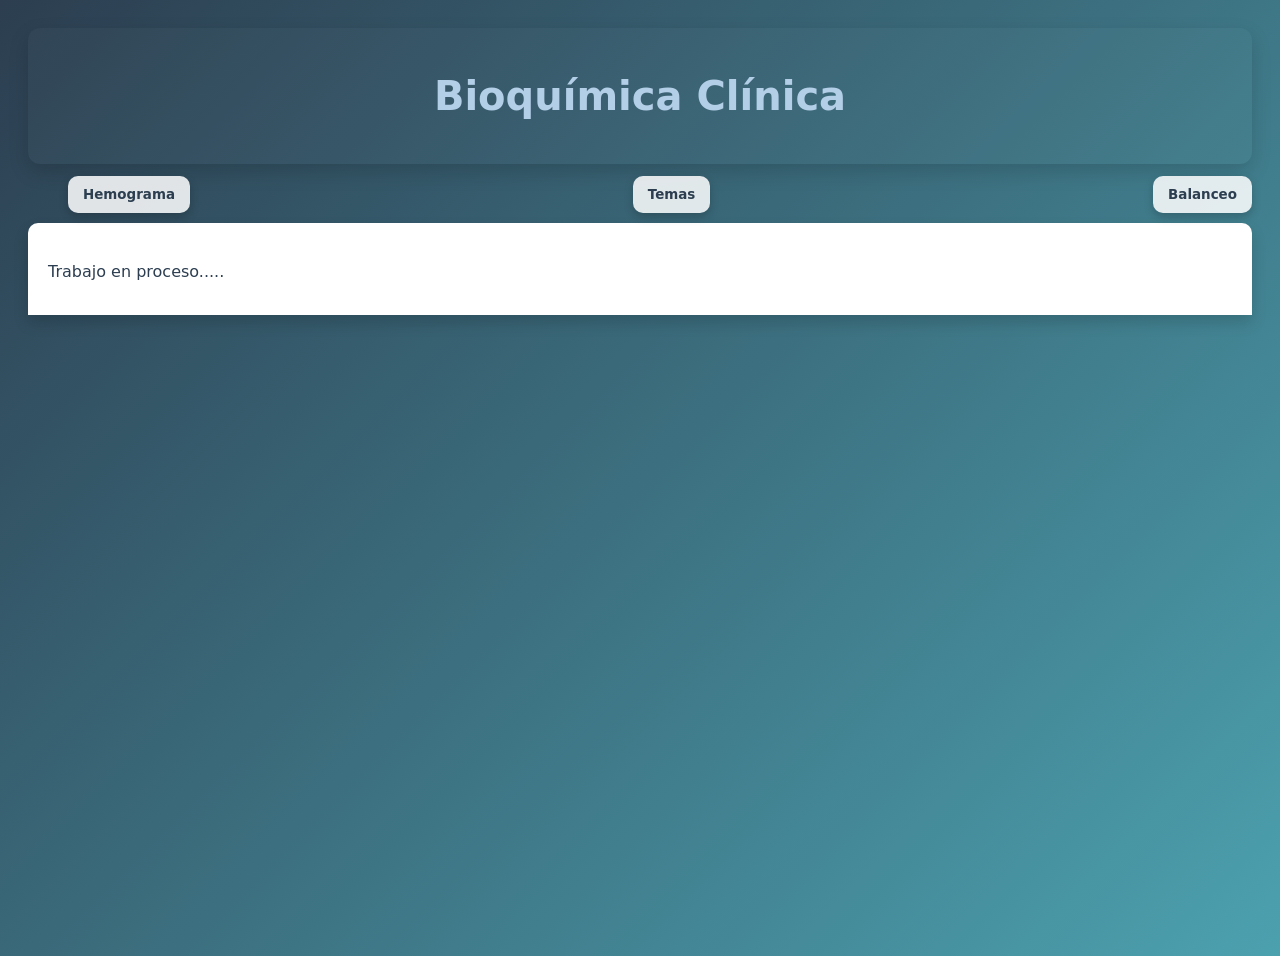
==== index.html @ 335b0613 "Add files via upload" ====
<!DOCTYPE html>
<html lang="es">
<head>
    <meta charset="UTF-8">
    <meta name="viewport" content="width=device-width, initial-scale=1.0">
    <title>Química General</title>
    <link rel="stylesheet" href="css/estilo.css">
</head>
<body>
    <header><h1>Bioquímica Clínica</h1></header>
    <nav>
        <ul>
            <li><a href="plantilla.html">Hemograma</a></li>
            <li><a href="#">Temas</a></li>
            <li><a href="Balanceo-al-tanteo.html">Balanceo</a></li>
        </ul>
    </nav>
    <main>
        <div class="intro">
        <h1></h1>
        <p>Trabajo en proceso.....</p>
        </div>
    </main>

</body>
</html>
---- css/estilo.css ----
body {
    font-family: 'Segoe UI', system-ui, -apple-system, san-serif;
    min-height: 100vh;
    background: linear-gradient(135deg, #2c3e50, #4ca1af);
    color:#2c3e50;
    align-items: center;
    padding: 20px;
}

header {
    background: rgba(255, 255, 255, 0.021);
    padding: 18px 20px;
    border-radius: 12px;
    box-shadow: 0 8px 20px rgba(0, 0, 0, 0.15);
    margin-bottom: 20px;
    text-align: center;
}

header h1{
    font-size: 2.5rem;
    color: #b3cee7;
}


nav ul {
    list-style: none;
    margin-bottom: 20px;
    display: flex;
    justify-content: space-between;
}

nav a {
    text-decoration: none;
    background-color: rgba(255, 255, 255, 0.85);
    color: #2c3e50;
    padding: 11px 15px;
    border-radius: 10px;
    font-size: 0.84rem;
    font-weight: 700;
    transition: all 0.3 ease;
    box-shadow: 0 4px 10px rgba(0, 0, 0, 0.2);
}

nav a:hover {
    background-color: black;
    color: #ffffff;
    box-shadow: 0 6px 14px rgba(0, 0, 0, 0.15);
}

.intro {
    background-color: #ffffff;
    padding: 18px 20px;
    border-radius: 10px 10px 0px 0px;
    box-shadow: 0 8px 15px rgba(0, 0, 0, 0.15);
    text-align: justify;
}

.intro h1 {
    text-align: center;
}
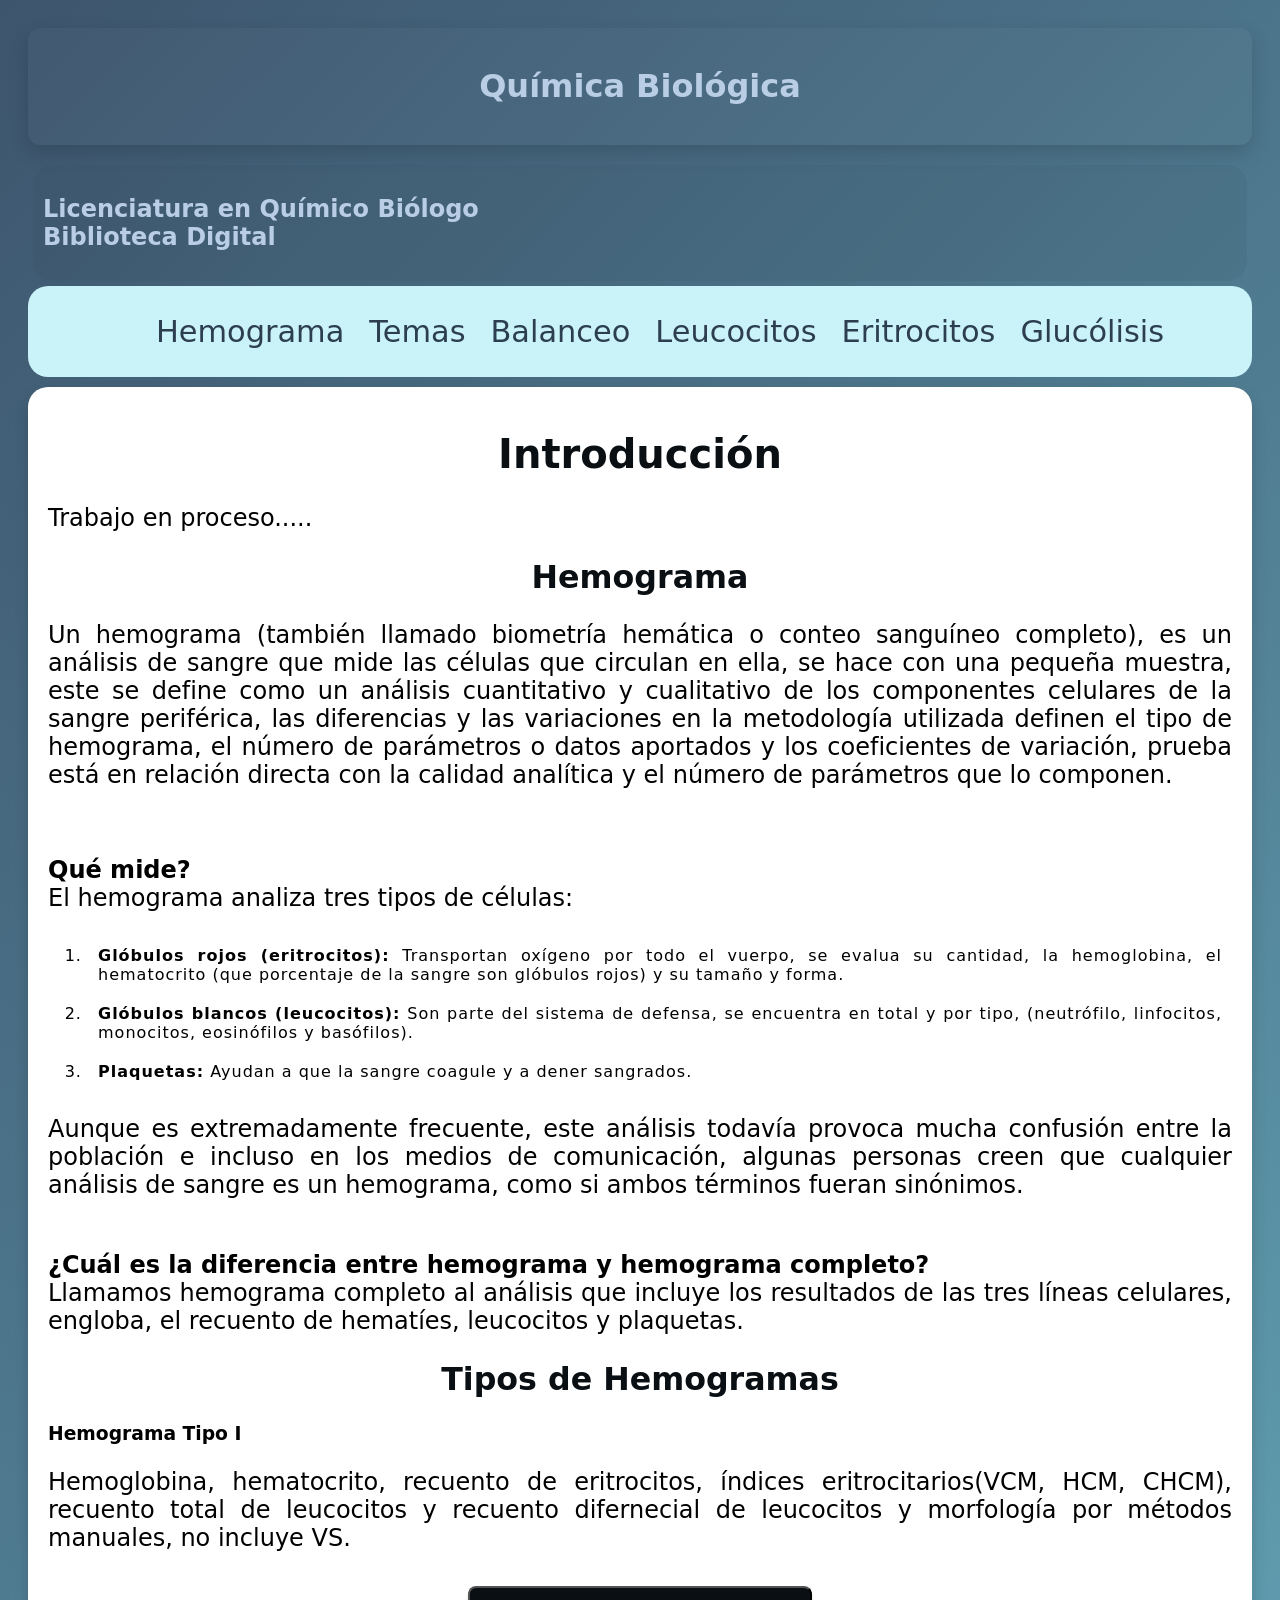
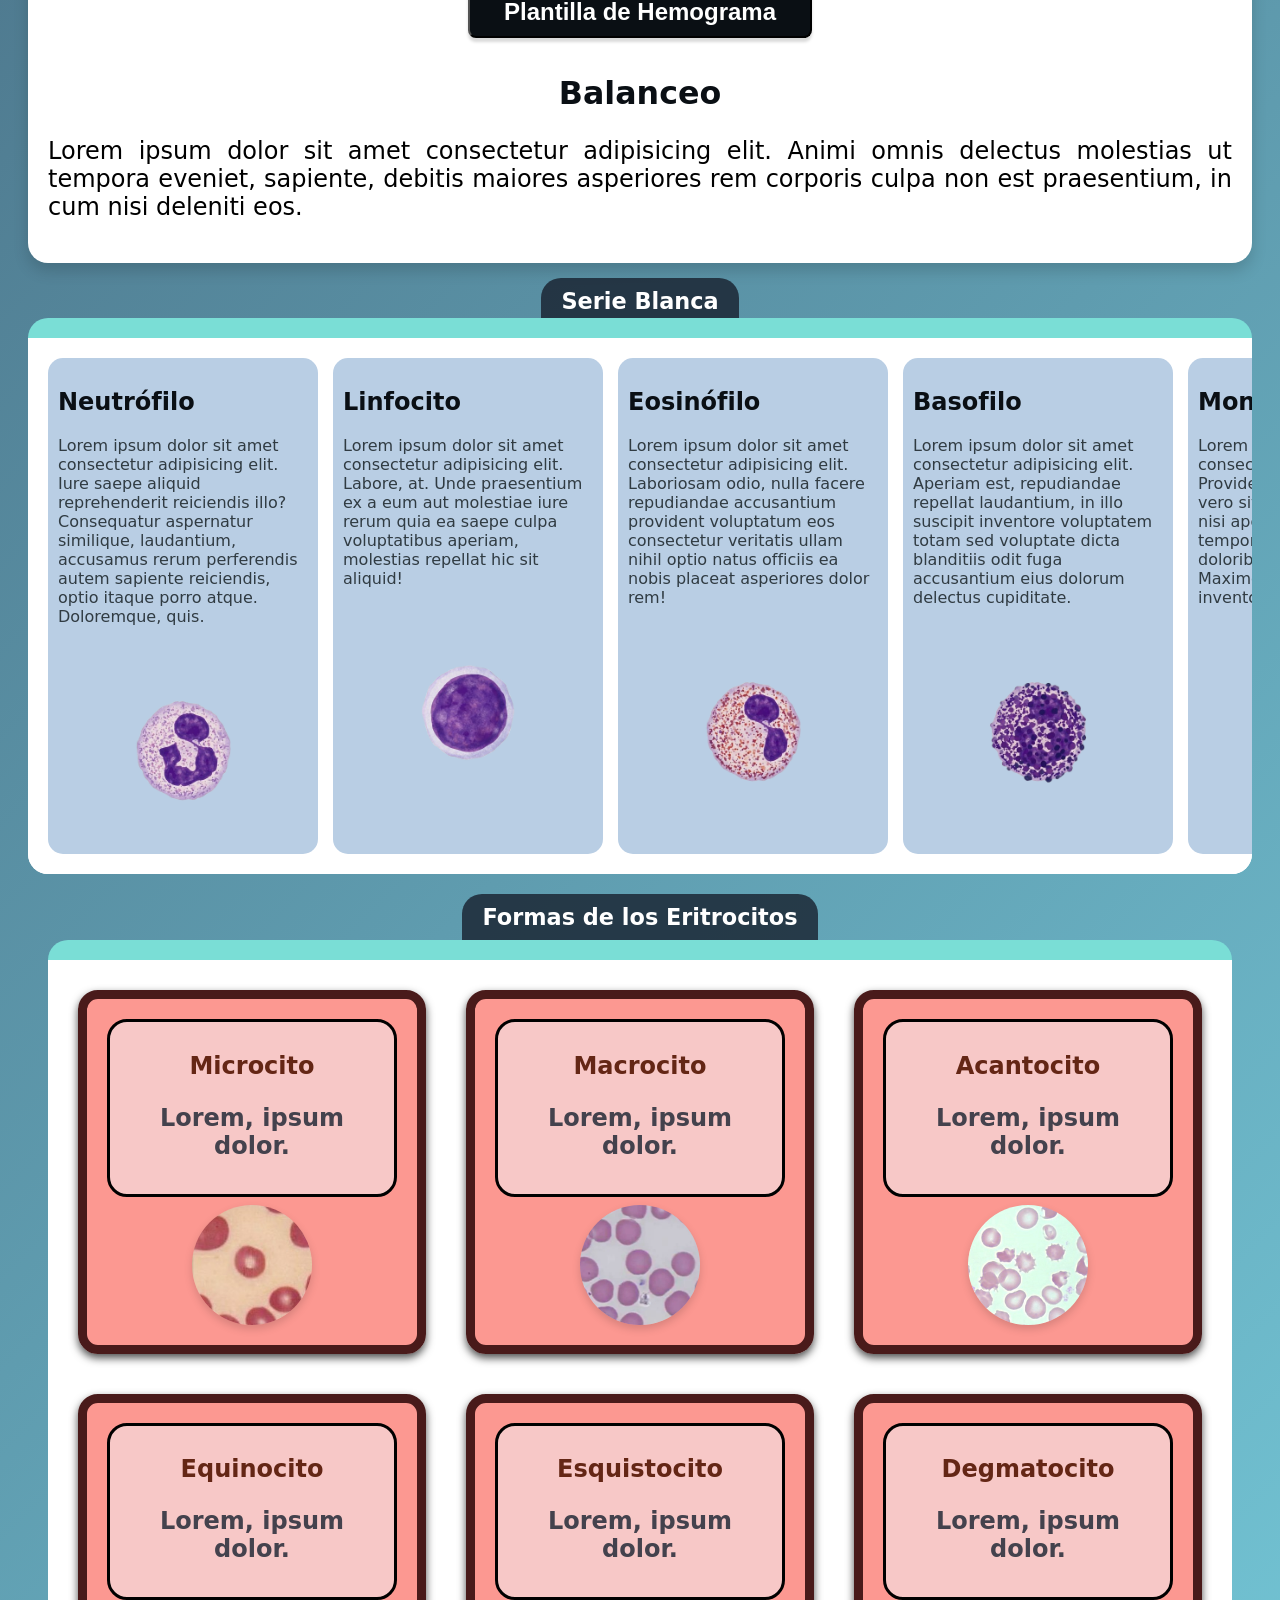
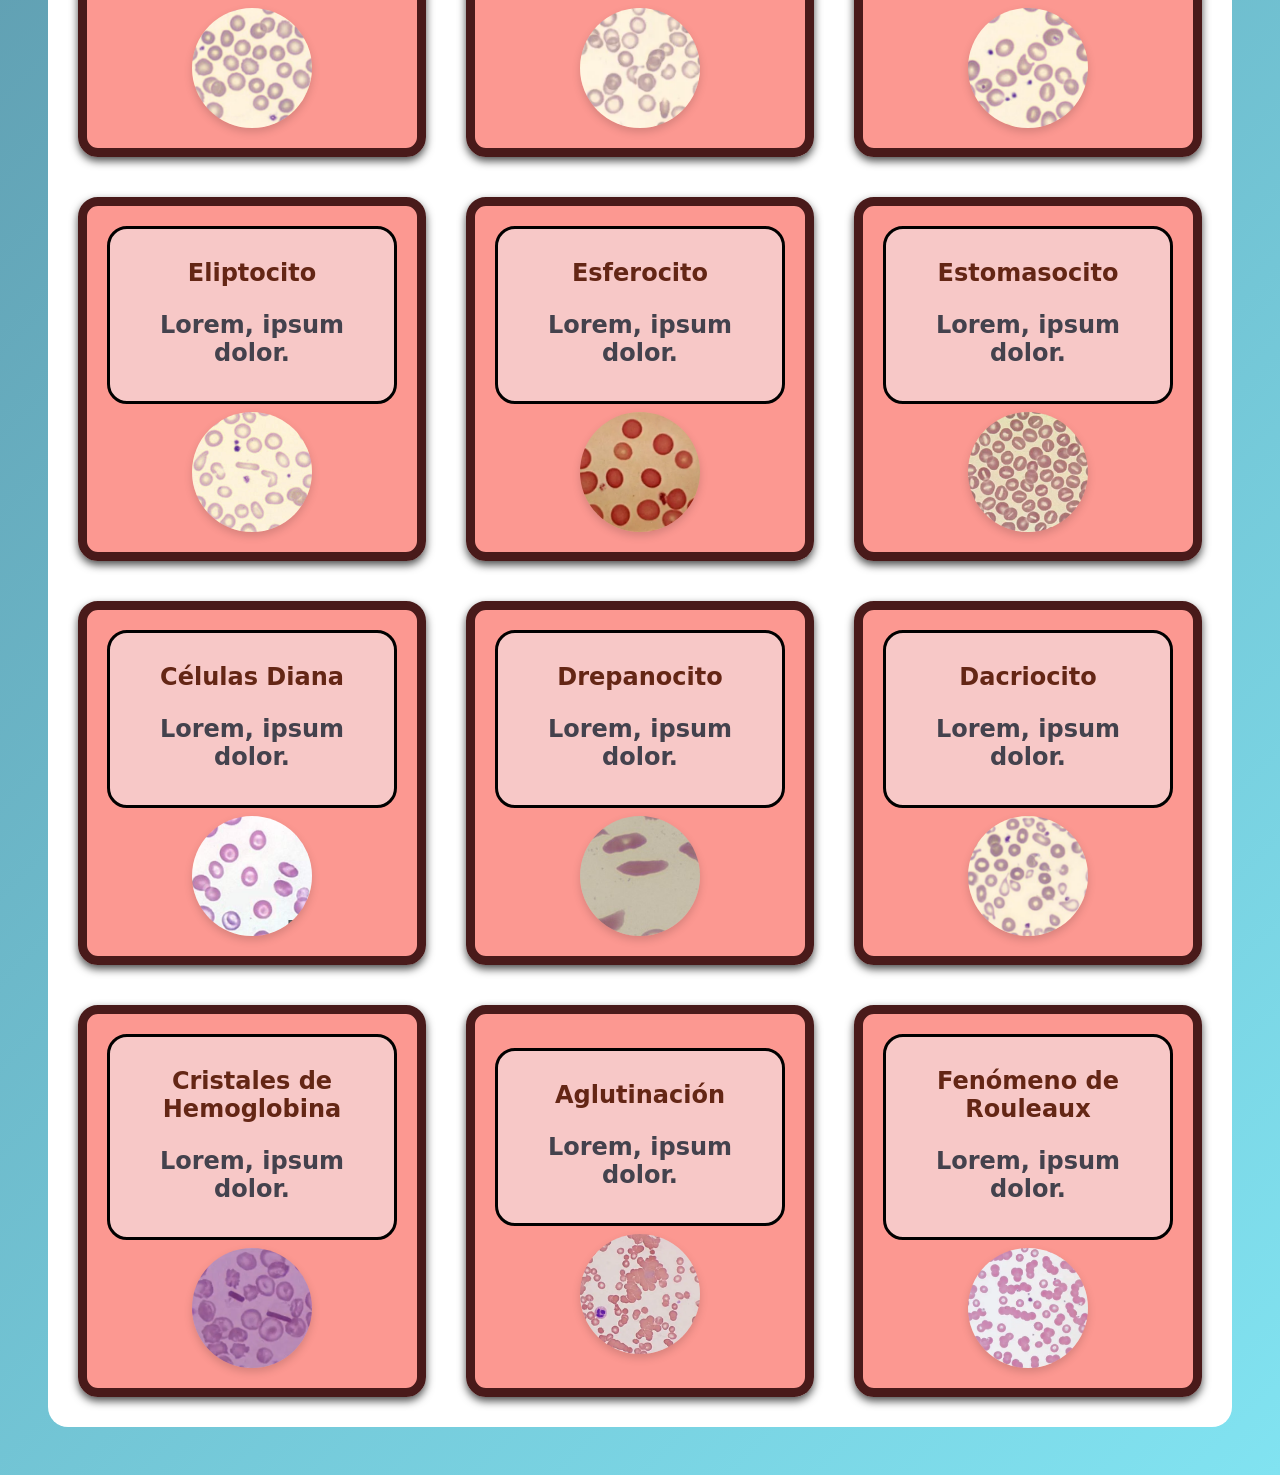
==== commit f8cebd5a: "Primer commit: Proyecto de glucólisis interactivo" ====
--- a/index.html
+++ b/index.html
@@ -1,26 +1,239 @@
-<!DOCTYPE html>
-<html lang="es">
-<head>
-    <meta charset="UTF-8">
-    <meta name="viewport" content="width=device-width, initial-scale=1.0">
-    <title>Química General</title>
-    <link rel="stylesheet" href="css/estilo.css">
-</head>
-<body>
-    <header><h1>Bioquímica Clínica</h1></header>
-    <nav>
-        <ul>
-            <li><a href="plantilla.html">Hemograma</a></li>
-            <li><a href="#">Temas</a></li>
-            <li><a href="Balanceo-al-tanteo.html">Balanceo</a></li>
-        </ul>
-    </nav>
-    <main>
-        <div class="intro">
-        <h1></h1>
-        <p>Trabajo en proceso.....</p>
-        </div>
-    </main>
-
-</body>
+<!DOCTYPE html>
+<html lang="es">
+<head>
+    <meta charset="UTF-8">
+    <meta name="viewport" content="width=device-width, initial-scale=1.0">
+    <title>Química General</title>
+    <link rel="stylesheet" href="css/index.css">
+</head>
+<body>
+    <header><h1>Química Biológica</h1></header>
+
+    <div class="apartado">
+    <h2>Licenciatura en Químico Biólogo<br> Biblioteca Digital</h2>
+    </div>
+
+    <nav class="menu-navegacion">
+        <ul >
+            <div class="menu">
+
+            <li><a href="#hemograma">Hemograma</a></li>
+            <li><a href="#">Temas</a></li>
+            <li><a href="Balanceo-al-tanteo.html">Balanceo</a></li>
+            <li><a href="#serieBlanca">Leucocitos</a></li>
+            <li><a href="#serieRoja">Eritrocitos</a></li>
+            <li><a href="glucolisis.html">Glucólisis</a></li>
+
+            </div>
+
+        </ul>
+    </nav>
+    <main>
+        <div class="intro">
+            <h1>Introducción</h1>
+            <p>Trabajo en proceso.....</p>
+        
+            <h2 id="hemograma">Hemograma</h2>
+
+            <p>Un hemograma (también llamado biometría hemática o conteo sanguíneo completo), es un análisis de sangre que mide las células que circulan en ella, se hace con una pequeña muestra, este se define como un análisis cuantitativo y cualitativo de los componentes celulares de la sangre periférica, las diferencias y las variaciones en la metodología utilizada definen el tipo de hemograma, el número de parámetros o datos aportados y los coeficientes de variación, prueba está en relación directa con la calidad analítica y el número de parámetros que lo componen.</p><br>
+            <p><b>Qué mide?</b><br>El hemograma analiza tres tipos de células:</p>
+            <div class="incisos">
+            <ol>
+                <li><b>Glóbulos rojos (eritrocitos):</b> Transportan oxígeno por todo el vuerpo, se evalua su cantidad, la hemoglobina, el hematocrito (que porcentaje de la sangre son glóbulos rojos) y su tamaño y forma.</li>
+                <li><b>Glóbulos blancos (leucocitos):</b> Son parte del sistema de defensa, se encuentra en total y por tipo, (neutrófilo, linfocitos, monocitos, eosinófilos y basófilos).</li>
+                <li><b>Plaquetas:</b> Ayudan a que la sangre coagule y a dener sangrados.</li>
+            </ol>
+            </div>
+            <p>Aunque es extremadamente frecuente, este análisis todavía provoca mucha confusión entre la población e incluso en los medios de comunicación, algunas personas creen que cualquier análisis de sangre es un hemograma, como si ambos términos fueran sinónimos.<br> <br> </p>
+            <p><b>¿Cuál es la diferencia entre hemograma y hemograma completo?</b><br> Llamamos hemograma completo al análisis que incluye los resultados de las tres líneas celulares, engloba, el recuento de hematíes, leucocitos y plaquetas.</p>
+
+            <h2>Tipos de Hemogramas</h2>
+            <h3 class="titulo3"><b>Hemograma Tipo I</b></h3>
+            <p> Hemoglobina, hematocrito, recuento de eritrocitos, índices eritrocitarios(VCM, HCM, CHCM), recuento total de leucocitos y recuento difernecial de leucocitos y morfología por métodos manuales, no incluye VS.</p>
+            
+
+            <div class="plantilla-hemograma">
+                <button type="button" id="hemo"><a href="plantilla.html">Plantilla de Hemograma</a></button>
+            </div>
+
+            <h2>Balanceo</h2>
+            <p>Lorem ipsum dolor sit amet consectetur adipisicing elit. Animi omnis delectus molestias ut tempora eveniet, sapiente, debitis maiores asperiores rem corporis culpa non est praesentium, in cum nisi deleniti eos.</p>
+
+        </div>
+
+        <article class="hemograma">
+
+            <h2 class="titulo" id="serieBlanca">Serie Blanca</h2>
+
+            <div class="tarjetas-elementos">
+               
+
+                <div class="tarjeta">
+                    <h2>Neutrófilo</h2>
+                    <p>Lorem ipsum dolor sit amet consectetur adipisicing elit. Iure saepe aliquid reprehenderit reiciendis illo? Consequatur aspernatur similique, laudantium, accusamus rerum perferendis autem sapiente reiciendis, optio itaque porro atque. Doloremque, quis.</p>
+
+                    <span class="formab"><img src="imagenes/neutrófilo.png"></span>
+                </div>
+
+                <div class="tarjeta">
+                    <h2>Linfocito</h2>
+                    <p>Lorem ipsum dolor sit amet consectetur adipisicing elit. Labore, at. Unde praesentium ex a eum aut molestiae iure rerum quia ea saepe culpa voluptatibus aperiam, molestias repellat hic sit aliquid!</p>
+
+                    <span class="formab"><img src="imagenes/linfocito.png"></span>
+                </div>
+
+                <div class="tarjeta">
+                    <h2>Eosinófilo</h2>
+                    <p>Lorem ipsum dolor sit amet consectetur adipisicing elit. Laboriosam odio, nulla facere repudiandae accusantium provident voluptatum eos consectetur veritatis ullam nihil optio natus officiis ea nobis placeat asperiores dolor rem!</p>
+                    <span class="formab"><img src="imagenes/eosinófilo.png"></span>
+                </div>
+
+                <div class="tarjeta">
+                    <h2>Basofilo</h2>
+                    <p>Lorem ipsum dolor sit amet consectetur adipisicing elit. Aperiam est, repudiandae repellat laudantium, in illo suscipit inventore voluptatem totam sed voluptate dicta blanditiis odit fuga accusantium eius dolorum delectus cupiditate.</p>
+                    <span class="formab"><img src="imagenes/basofilo.png"></span>
+                </div>
+
+                <div class="tarjeta">
+                    <h2>Monocito</h2>
+                    <p>Lorem ipsum dolor sit amet, consectetur adipisicing elit. Provident eveniet molestias vero sit molestiae temporibus, nisi aperiam cupiditate a tempora at, beatae natus dicta doloribus, autem fugit. Maxime, accusamus inventore?</p>
+                    <span class="formab"><img src="imagenes/monocito.png"></span>
+                </div>
+
+            </div>
+
+        </article>
+
+        <h2 class="titulo1" id="serieRoja">Formas de los Eritrocitos</h2>
+        <article class="serie-roja">
+            
+            <div class="tarjeta-roja">
+                <div class="texto">
+                <h2>Microcito</h2>
+                <p>Lorem, ipsum dolor.</p>
+                </div>
+                <span class="forma"><img src="imagenes/microcito.jpg">  </span>
+                
+            </div>
+
+            <div class="tarjeta-roja">
+                <div class="texto">
+                <h2>Macrocito</h2>
+                <p>Lorem, ipsum dolor.</p>
+                </div>
+                <span class="forma"><img src="imagenes/macrocito.jpg"></span>
+
+            </div>
+            
+            <div class="tarjeta-roja">
+                <div class="texto">
+                <h2>Acantocito</h2>
+                <p>Lorem, ipsum dolor.</p>
+                </div>
+                <span class="forma"><img src="imagenes/acantocito.jpg"></span>
+            </div>
+
+            <div class="tarjeta-roja">
+                <div class="texto">
+                <h2>Equinocito</h2>
+                <p>Lorem, ipsum dolor.</p>
+                </div>
+                <span class="forma"><img src="imagenes/equinocito.jpg"></span>
+            </div>
+
+            <div class="tarjeta-roja">
+                <div class="texto">
+                <h2>Esquistocito</h2>
+                <p>Lorem, ipsum dolor.</p>
+                </div>
+                <span class="forma"><img src="imagenes/esquistocito.jpg"></span>
+            </div>
+
+            <div class="tarjeta-roja">
+                <div class="texto">
+                <h2>Degmatocito</h2>
+                <p>Lorem, ipsum dolor.</p>
+                </div>
+                <span class="forma"><img src="imagenes/degmatociot.jpg"></span>
+            </div>
+
+            <div class="tarjeta-roja">
+                <div class="texto">
+                <h2>Eliptocito</h2>
+                <p>Lorem, ipsum dolor.</p>
+                </div>
+                <span class="forma"><img src="imagenes/eliptocito.jpg"></span>
+            </div>
+
+            <div class="tarjeta-roja">
+                <div class="texto">
+                <h2>Esferocito</h2>
+                <p>Lorem, ipsum dolor.</p>
+                </div>
+                <span class="forma"><img src="imagenes/esferocito.jpg"></span>
+            </div>
+
+            <div class="tarjeta-roja">
+                <div class="texto">
+                <h2>Estomasocito</h2>
+                <p>Lorem, ipsum dolor.</p>
+                </div>
+                <span class="forma"><img src="imagenes/estomasocito.jpg"></span>
+            </div>
+
+            <div class="tarjeta-roja">
+                <div class="texto">
+                <h2>Células Diana</h2>
+                <p>Lorem, ipsum dolor.</p>
+                </div>
+                <span class="forma"><img src="imagenes/celulas-diana.jpg"></span>
+            </div>
+
+            <div class="tarjeta-roja">
+                <div class="texto">
+                <h2>Drepanocito</h2>
+                <p>Lorem, ipsum dolor.</p>
+                </div>
+                <span class="forma"><img src="imagenes/drepanocitos.jpg"></span>
+            </div>
+
+            <div class="tarjeta-roja">
+                <div class="texto">
+                <h2>Dacriocito</h2>
+                <p>Lorem, ipsum dolor.</p>
+                </div>
+                <span class="forma"><img src="imagenes/dacriocito.jpg"></span>
+            </div>
+
+            <div class="tarjeta-roja">
+                <div class="texto">
+                <h2>Cristales de Hemoglobina</h2>
+                <p>Lorem, ipsum dolor.</p>
+                </div>
+                <span class="forma"><img src="imagenes/cristales-de-hemoglobina.jpg"></span>
+            </div>
+
+            <div class="tarjeta-roja">
+                <div class="texto">
+                <h2>Aglutinación</h2>
+                <p>Lorem, ipsum dolor.</p>
+                </div>
+                <span class="forma"><img src="imagenes/aglutinacion-eritrocito.jpg"></span>
+            </div>
+
+            <div class="tarjeta-roja">
+                <div class="texto">
+                <h2>Fenómeno de Rouleaux</h2>
+                <p> Lorem, ipsum dolor.</p>
+                </div>
+                <span class="forma"><img src="imagenes/fenomeno-de-rouleaux.jpg"></span>
+
+            </div>
+
+
+
+        </article>
+    </main>
+
+</body>
 </html>
--- a/css/index.css
+++ b/css/index.css
@@ -0,0 +1,497 @@
+
+/*Importante para que no se rompa las imagenes dentro de grid.*/
+img {
+    max-width: 100%;
+    height: auto;
+    display: block;
+}
+
+
+
+body {
+    font-family: 'Segoe UI', system-ui, -apple-system, san-serif;
+    min-height: 100vh;
+    background: linear-gradient(135deg, #3d556d, #81e3f1);
+    align-items: center;
+    padding: 20px;
+}
+
+header {
+    background: rgba(255, 255, 255, 0.021);
+    padding: 18px 20px;
+    border-radius: 12px;
+    box-shadow: 0 8px 20px rgba(0, 0, 0, 0.15);
+    margin-bottom: 20px;
+    text-align: center;
+}
+
+header:hover {
+    box-shadow: 0 4px 10px rgba(205, 239, 255, 0.733);
+}
+
+header h1 {
+    color: #b9cee4;
+}
+header h1:hover {
+    text-shadow: 0 1px 10px rgba(171, 230, 227, 0.932);
+    color:#e1fff4;
+}
+
+.apartado {
+    color:#b3cee7;
+    text-align: left;
+    padding: 10px;
+    margin: 5px;
+    background-color: #2c3e5018; 
+    border-radius: 20px;
+}
+
+.apartado h2 {
+    color:#b9cee4;
+}
+
+.apartado h2:hover {
+    transform: translateY(-5px);
+    color:rgb(247, 252, 250); 
+    text-shadow: 0 4px 8px rgba(10, 107, 78, 0.87);
+
+}
+
+.menu-navegacion {
+    position: sticky;
+    top: 0;
+    z-index: 10000;
+    background-color: rgb(201, 243, 248);
+    display: flex;
+    justify-content: center;
+    align-items: center;
+    color: rgb(0 0 0 / 80%);
+    border-radius: 20px;
+    list-style: none;
+    margin-bottom: 10px;
+    padding: 2px;
+}
+
+#hemograma {
+    scroll-margin-top: 180px;
+}
+
+#serieBlanca {
+    scroll-margin-top: 180px;
+}
+
+#serieRoja {
+    scroll-margin-top: 180px;
+}
+
+.menu {
+    display: flex;
+    justify-content: space-between;
+    text-align: center;
+    font-size: 1.9rem;
+    gap: 25px;
+    margin: 10px;
+    list-style: none;
+}
+
+.menu a {
+    text-decoration: none;
+    color:#2c3e50;
+    font-weight: 500;
+
+}
+
+nav a:hover {
+    background-color: rgba(0, 0, 0, 0.603);
+    color: #ffffff;
+    text-shadow: 0 6px 14px rgba(183, 218, 173, 0.527);
+    border-radius: 10px;
+}
+
+.intro {
+    background-color: #ffffff;
+    padding: 18px 20px;
+    border-radius: 20px;
+    box-shadow: 0 8px 15px rgba(0, 0, 0, 0.15);
+    text-align: justify;
+    margin-bottom: 15px;
+}
+
+.intro h1 {
+    text-align: center;
+    font-size: 2.5rem;
+    color: #0a0f14;
+}
+
+.tarjetas-elementos {
+    /*
+    background-color:#ffffff;
+    display: flex;
+    justify-content: space-between;
+    align-items: center;
+    gap: 10px;
+    margin: 12px;
+    padding: 10px 20px;
+    border-top: 20px solid #5fd8ced3;
+    border-radius: 0px 0px 20px 20px;
+    width: 50%px;
+    height: 50%;
+    *//*Tarjeta en columna horizontal*/
+    display: flex;
+    flex-wrap: nowrap;
+    overflow-x: auto; /*Activa el scroll horizontal*/
+    gap: 15px;
+    padding-bottom: 15px;
+    scroll-behavior: smooth; /*Desplazamiento suave*/
+    scroll-snap-type: x mandatory; /*Fuerza el imán horizontal*/
+    background-color: #fff;
+    padding: 20px;
+    border-top: 20px solid #5fd8ced3;
+    border-radius: 20px;
+    margin-bottom: 20px;
+
+}
+
+.tarjeta {
+    background-color:#b9cee4;
+    color: rgb(48, 59, 66);
+    border-color: rgba(10, 107, 78, 0.87);
+    border-radius: 15px;
+    padding: 10px;
+    flex: 0 0 250px; /*No cre, ni se encoge, con un ancho de 250*/
+    scroll-snap-align: center; /*Cada tarjeta se centra al detenerse*/
+}
+
+.tarjeta h2 {
+    color:#0a0f14;
+}
+
+
+.tarjeta:hover {
+    transform: translateY(-6px);
+    box-shadow: 0 8px 10px rgba(0, 0, 0, 0.9);
+}
+
+.intro h2 {
+    text-align: center;
+    font-size: 1.98rem;
+    color: #0a0f14;
+}
+
+.intro p {
+    font-size: 1.5rem;
+    text-align: justify;
+}
+
+.serie-roja {
+    display: grid;
+    grid-template-columns: repeat(3, minmax(0px, 1fr));
+    gap: 20px;
+    /*background-image: url('../imagenes/eritrocitos.jpg');
+    background-size: cover;
+    background-position: center;
+    background-repeat: no-repeat;
+    */
+    background-color:#fff;
+    padding: 20px;
+    margin: 20px;
+    border-radius: 20px ;
+    border-top: 20px solid #5fd8ced3;
+}   
+
+.tarjeta-elementos::-webkit-srcrollbar {
+    height: 8px;
+}
+
+.tarjeta-elementos::-webkit-scrollbar-thumb {
+    background-color: #cbd5e1;
+    border-radius: 10px;
+}
+
+.tarjeta-elementos::-webkit-scrollbar-track {
+    background-color: transparent;
+}
+
+.tarjeta-roja {
+    background-color: #fc7d74c9;
+    padding: 20px;
+    margin: 10px;
+    border-radius: 20px;
+    box-shadow: 0 4px 8px rgba(0, 0, 0, 0.7);
+    border: 9px solid rgb(73, 26, 26);
+    text-align: center;
+    font-weight: bold;
+    display: flex;
+    flex-direction: column;
+    align-items: center;
+    gap: 8px;
+    justify-content: center;
+}
+
+.texto {
+    background-color:#f7d1d1d7;
+    border-radius: 20px;
+    padding: 10px;
+    height: auto;
+    width: auto;
+    border: 3px solid black;
+}
+
+.texto, h2 {
+    font-weight: bold;
+    font-size: 1.5rem;
+    color: rgba(88, 25, 6, 0.925);
+    
+}
+
+.texto p {
+    color: rgba(23, 32, 46, 0.8); 
+}
+
+.tarjeta-roja:hover {
+    transform: translateY(-8px);
+    box-shadow: 0 4px 8px rgba(88, 25, 6, 0.925);
+    background-color:rgb(197, 82, 47);
+}
+
+.forma {
+    padding: 0px;
+    margin: 0px;
+
+}
+
+.forma img {
+    box-shadow: 0 4px 8px rgba(0, 0, 0, 0.15);
+    width: 120px;
+    height: 120px;
+    object-fit: cover;
+    border-radius: 50%;
+}
+
+.titulo {
+    text-align: center;
+    font-size: 1.4rem;
+    color:#ffffff;
+    background-color:rgba(23, 32, 46, 0.8);
+    padding: 10px 20px;
+    width: fit-content;
+    margin-top: 10px;
+    border-radius: 20px 20px 0px 0px;
+    margin: 0 auto -6px auto;
+
+}
+
+.titulo1 {
+    text-align: center;
+    font-size: 1.4rem;
+    color: #ffffff;
+    background-color: rgba(23, 32, 46, 0.8);
+    padding: 10px 20px;
+    width: fit-content;
+    margin-top: 10px;
+    border-radius: 20px 20px 0px 0px;
+    margin: 0 auto -20px auto;
+}
+
+.formab {
+    width: 100%;
+    display: flex;
+    justify-content: center;
+    margin-top: auto;
+    padding-top: 15px;
+}
+
+.formab img {
+    width:  300px;
+    height: auto;
+    object-fit: cover;
+}
+
+.incisos li {
+    text-align: justify;
+    padding: 10px;
+    letter-spacing: 1px;
+}
+
+.plantilla-hemograma {
+    display: flex;
+    justify-content: center;
+    padding: 10px;
+    list-style: none;
+}
+
+.plantilla-hemograma a {
+    text-decoration: none;
+    padding: 10px;
+    font-size: 1.5rem;
+    color: #fff;
+}
+
+.plantilla-hemograma a:hover {
+    color:#0a0f14;
+}
+
+button {
+    background-color:#0a0f14;
+
+    padding: 10px 24px;
+    border-radius: 8px;
+    cursor: pointer;
+    box-shadow: 0 4px 3px rgba(0, 0, 0, 0.15);
+    font-weight: bold;
+}
+
+button:hover {
+    background-color: #e5fdf9;
+    transform: translateY(-5px);
+}
+
+/*Responsitive para Telefonos*/
+@media (max-width: 650px) {
+    body {
+        padding: 10px;
+    }
+
+    header {
+        padding: 10px;
+        border-radius: 8px;
+    }
+
+    header h1 {
+        font-size: 1.3rem;
+    }
+
+    .menu-navegacion {
+        flex-direction: column; /* El nav se apila */
+        padding: 5px;
+        gap: 3px;
+        border-radius: 10px;
+    }
+
+    .menu {
+        flex-direction: row; /* Los enlaces se apilan */
+        font-size: 0.81rem;
+        gap: 4px;
+        margin: 0px;
+        padding: 0;
+        flex-wrap: wrap;
+    }
+
+    .menu a {
+        display: inline-block;
+        padding: 6px 10px;
+        border-radius: 8px;
+        font-size: 0.85rem;
+    }
+
+    .intro {
+        padding: 12px;
+        border-radius: 12px;
+    }
+
+    .intro h1 {
+        font-size: 1.5rem;
+    }
+
+    .intro h2 {
+        font-size: 1.2rem;
+    }
+
+    .intro p {
+        font-size: 1rem;
+        text-align: left;
+    }
+
+
+    .tarjetas-elementos {
+        padding: 8px;
+        gap: 8px;
+        border-top: 10px solid #5fd8ced3;
+        border-radius: 10px;
+        overflow-x: auto;
+        -webkit-overflow-scrolling: touch; /* Scroll suave en iOS */
+    }
+
+    .tarjeta {
+        flex: 0 0 160px; /* Tarjetas más angostas */
+        padding: 10px;
+        min-width: 160px;
+        box-sizing: border-box;
+    }
+
+    .tarjeta h2 {
+        font-size: 1.1rem;
+    }
+
+    .tarjeta p {
+        font-size: 0.9rem;
+    }
+
+    /* Serie Roja - Una sola columna en móvil */
+    .serie-roja {
+        grid-template-columns: 1fr; /* 1 columna */
+        gap: 12px;
+        margin: 5px;
+        padding: 10px;
+        border-top: 10px solid #5fd8ced3;
+        border-radius: 12px;
+    }
+
+    .tarjeta-roja {
+        padding: 15px;
+        margin: 0;
+        border-width: 5px;
+        border-radius: 15px;
+    }
+
+    .titulo, .titulo1 {
+        font-size: 1rem;
+        padding: 6px 12px;
+        margin-bottom: -7px;
+    }
+
+    .texto {
+        padding: 8px;
+        width: 100%; /* Ocupa todo el ancho de la tarjeta */
+    }
+
+    .texto h2 {
+        font-size: 1.1rem;
+    }
+
+    .texto p {
+        font-size: 0.85rem;
+        text-align: left;
+    }
+
+    .forma img {
+        width: 80px;
+        height: 80px;
+    }
+
+    .formab img {
+        width: 100%; /* La imagen ocupa todo el ancho */
+        max-width: 280px;
+    }
+
+    .incisos li {
+        font-size: 0.95rem;
+        padding: 8px;
+    }
+
+    button {
+        padding: 12px 20px;
+        font-size: 1rem;
+        width: 100%; /* Ocupan todo el ancho */
+    }
+
+    .plantilla-hemograma {
+        flex-direction: column; /* Los botones se apilan */
+        gap: 8px;
+    }
+
+    .plantilla-hemograma a {
+        font-size: 1.1rem;
+        padding: 8px;
+    }
+}
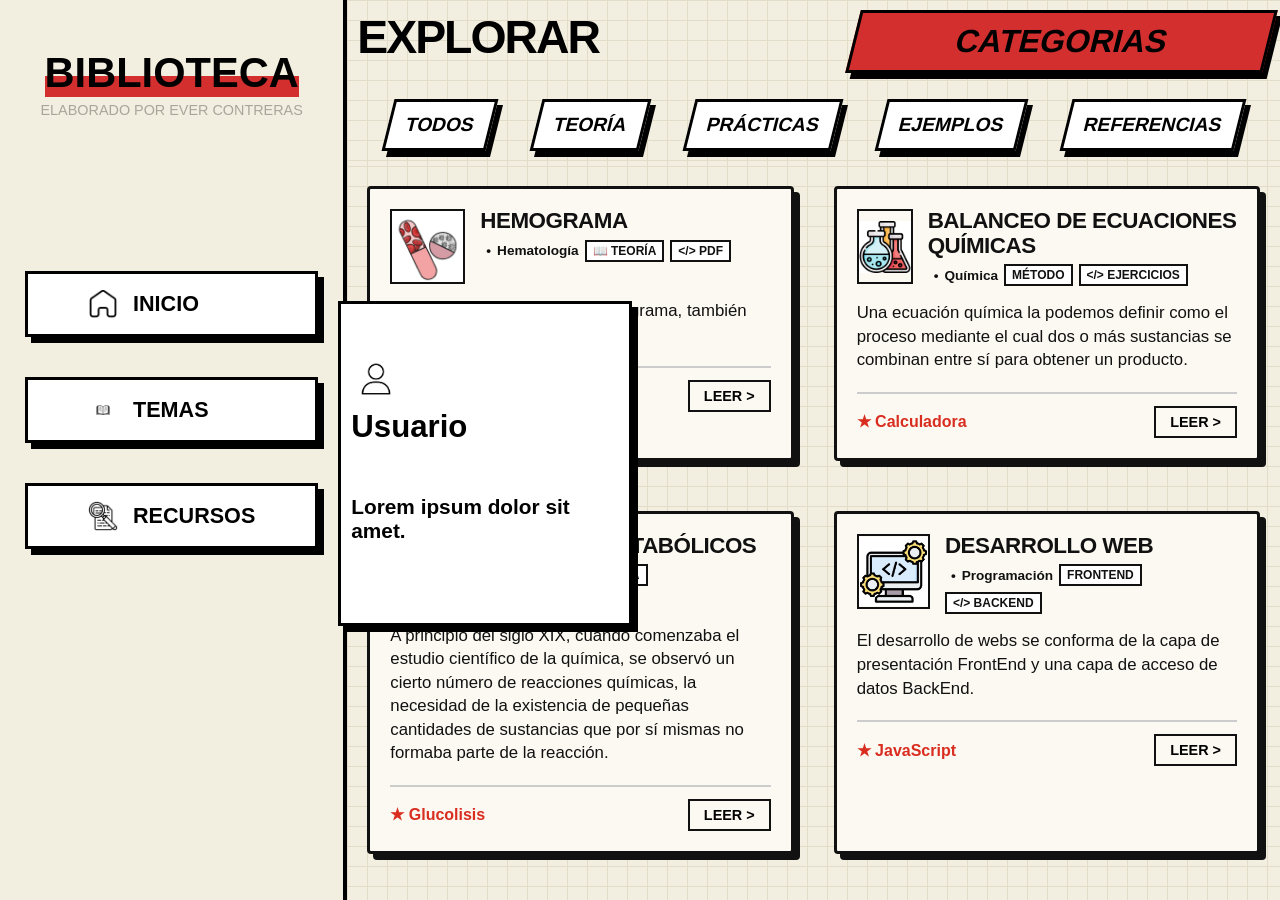
==== commit b13183cc: "Arregle el responsive y actualize el diseño" ====
--- a/index.html
+++ b/index.html
@@ -3,237 +3,181 @@
 <head>
     <meta charset="UTF-8">
     <meta name="viewport" content="width=device-width, initial-scale=1.0">
-    <title>Química General</title>
+    <title>Biblioteca</title>
     <link rel="stylesheet" href="css/index.css">
 </head>
 <body>
-    <header><h1>Química Biológica</h1></header>
+    <div class="grid">
+        <header class="header">
+            <h1 class="titulo">Biblioteca</h1>
+            <p>Elaborado por Ever Contreras</p>
+        </header>
+        <aside class="aside">
+            <div class="navegacion-inicial">
+                <button type="button" class="nav-inicial">
+                    <img src="imagenes/logo-inicio.png" alt="inicio">
+                    <h2>Inicio</h2>
+                </button>
+                <button type="button" class="nav-inicial">
+                    <img src="imagenes/logo-tema.png" alt="inicio">
+                    <h2>Temas</h2>
+                </button>
+                <button type="button" class="nav-inicial">
+                    <img src="imagenes/logo-recurso.png" alt="inicio">
+                    <h2>Recursos</h2>
+                </button>
+            </div>
+            <div class="usuario">
+                <img src="imagenes/logo-usuario.png" alt="inicio">
+                <h2>Usuario</h2>
+                <p>Lorem ipsum dolor sit amet.</p>
+            </div>
+        </aside>
+        <div class="navegacion-temas">
+            <div class="lista">
+                <h2>Explorar</h2>
+                <button type="button" class="botonlista"id="categorias">Categorias</button>
+            </div>
+            <div class="nav-temas">
+                <button type="button" class="navmain">Todos</button>
+                <button type="button" class="navmain">Teoría</button>
+                <button type="button" class="navmain">Prácticas</button>
+                <button type="button" class="navmain">Ejemplos</button>
+                <button type="button" class="navmain">Referencias</button>
+            </div>
+        </div>
+        <main class="main">
+            <!--Contenido main-->
+            <article class="contenido1">
+                <div class="tarjeta-superior">
+                    <div class="tarjeta-icono">
+                        <img src="imagenes/logo-hemograma.jpg" alt="logo hemograma">
+                    </div>
+                    <div class="tarjeta-textos">
+                        <h2>Hemograma</h2>
+                        <div class="tarjeta-meta">
+                            <span></span> • <span>Hematología</span>
+                            <span class="etiqueta custom">📖 TEORÍA</span>
+                            <span class="etiqueta codigo">&lt;/&gt; PDF</span>
+                        </div>
+                    </div>
+                </div>
+                <p class="tarjeta-descripcion">
+                    Introducción teórica sobre hemograma, también llamado biometría hemática.
+                </p>
+                <div class="tarjeta-inferior">
+                    <div class="tarjeta-stats">
+                        <span>★ Pantilla de hemograma</span>
+                        <span></span>
+                    </div>
+                    <button type="button" class="boton-leer" onclick="window.location.href='hemograma.html'">LEER &gt;</button>
+                </div>
+            </article>
 
-    <div class="apartado">
-    <h2>Licenciatura en Químico Biólogo<br> Biblioteca Digital</h2>
+            <article class="contenido2">
+                <div class="tarjeta-superior">
+                    <div class="tarjeta-icono">
+                        <img src="imagenes/logo-ecuacion.jpg" alt="logo balanceo">
+                    </div>
+                    <div class="tarjeta-textos">
+                        <h2>Balanceo de Ecuaciones Químicas</h2>
+                        <div class="tarjeta-meta">
+                            <span></span> • <span>Química</span>
+                            <span class="etiqueta custom">MÉTODO</span>
+                            <span class="etiqueta codigo">&lt;/&gt; EJERCICIOS</span>
+                        </div>
+                    </div>
+                </div>
+                <p class="tarjeta-descripcion">
+                    Una ecuación química la podemos definir como el proceso mediante el cual dos o más sustancias se combinan entre sí para obtener un producto.
+                </p>
+                <div class="tarjeta-inferior">
+                    <div class="tarjeta-stats">
+                        <span>★ Calculadora</span>
+                        <span></span>
+                    </div>
+                    <button type="button" class="boton-leer" onclick="window.location.href='balanceo.html'">LEER &gt;</button>
+                </div>
+            </article>
+
+            <article class="contenido3">
+                <div class="tarjeta-superior">
+                    <div class="tarjeta-icono">
+                        <img src="imagenes/logo-catalísis.jpg" alt="logo catalisis">
+                    </div>
+                    <div class="tarjeta-textos">
+                        <h2>Catálisis Metabólicos</h2>
+                        <div class="tarjeta-meta">
+                            <span></span> • <span>Metabolismo</span>
+                            <span class="etiqueta custom">TEORÍA</span>
+                        </div>
+                    </div>
+                </div>
+                <p class="tarjeta-descripcion">
+                    A principio del siglo XIX, cuando comenzaba el estudio científico de la química, se observó un cierto número de reacciones químicas, la necesidad de la existencia de pequeñas cantidades de sustancias que por sí mismas no formaba parte de la reacción.
+                </p>
+                <div class="tarjeta-inferior">
+                    <div class="tarjeta-stats">
+                        <span>★ Glucolisis</span>
+                        <span></span>
+                    </div>
+                    <button type="button" class="boton-leer" onclick="window.location.href='glucolisis.html'">LEER &gt;</button>
+                </div>
+            </article>
+
+            <article class="contenido4">
+                <div class="tarjeta-superior">
+                    <div class="tarjeta-icono">
+                        <img src="imagenes/logo-web.jpg" alt="logo desarrollo web">
+                    </div>
+                    <div class="tarjeta-textos">
+                        <h2>Desarrollo Web</h2>
+                        <div class="tarjeta-meta">
+                            <span></span> • <span>Programación</span>
+                            <span class="etiqueta custom">FRONTEND</span>
+                            <span class="etiqueta codigo">&lt;/&gt; BACKEND</span>
+                        </div>
+                    </div>
+                </div>
+                <p class="tarjeta-descripcion">
+                    El desarrollo de webs se conforma de la capa de presentación FrontEnd y una capa de acceso de datos BackEnd.
+                </p>
+                <div class="tarjeta-inferior">
+                    <div class="tarjeta-stats">
+                        <span>★ JavaScript</span>
+                        <span></span>
+                    </div>
+                    <button type="button" class="boton-leer">LEER &gt;</button>
+                </div>
+            </article>
+
+            <article class="tarjeta">
+                <div class="tarjeta-superior">
+                    <div class="tarjeta-icono">
+                        <img src="imagenes/logo-leucocito.jpg" alt="logo leucocitos">
+                    </div>
+                    <div class="tarjeta-textos">
+                        <h2>Leucocitos</h2>
+                        <div class="tarjeta-meta">
+                            <span></span> • <span>Serie Blanca</span>
+                            <span class="etiqueta custom">MORFOLOGÍA</span>
+                        </div>
+                    </div>
+                </div>
+                <p class="tarjeta-descripcion">
+                    Estudio de los glóbulos blancos, su función principal en el sistema inmunitario y sus variaciones en distintas patologías.
+                </p>
+                <div class="tarjeta-inferior">
+                    <div class="tarjeta-stats">
+                        <span></span>
+                        <span></span>
+                    </div>
+                    <button type="button" class="boton-leer">LEER &gt;</button>
+                </div>
+            </article>
+
+        </main>
+        <footer class="footer"></footer>
     </div>
-
-    <nav class="menu-navegacion">
-        <ul >
-            <div class="menu">
-
-            <li><a href="#hemograma">Hemograma</a></li>
-            <li><a href="#">Temas</a></li>
-            <li><a href="Balanceo-al-tanteo.html">Balanceo</a></li>
-            <li><a href="#serieBlanca">Leucocitos</a></li>
-            <li><a href="#serieRoja">Eritrocitos</a></li>
-            <li><a href="glucolisis.html">Glucólisis</a></li>
-
-            </div>
-
-        </ul>
-    </nav>
-    <main>
-        <div class="intro">
-            <h1>Introducción</h1>
-            <p>Trabajo en proceso.....</p>
-        
-            <h2 id="hemograma">Hemograma</h2>
-
-            <p>Un hemograma (también llamado biometría hemática o conteo sanguíneo completo), es un análisis de sangre que mide las células que circulan en ella, se hace con una pequeña muestra, este se define como un análisis cuantitativo y cualitativo de los componentes celulares de la sangre periférica, las diferencias y las variaciones en la metodología utilizada definen el tipo de hemograma, el número de parámetros o datos aportados y los coeficientes de variación, prueba está en relación directa con la calidad analítica y el número de parámetros que lo componen.</p><br>
-            <p><b>Qué mide?</b><br>El hemograma analiza tres tipos de células:</p>
-            <div class="incisos">
-            <ol>
-                <li><b>Glóbulos rojos (eritrocitos):</b> Transportan oxígeno por todo el vuerpo, se evalua su cantidad, la hemoglobina, el hematocrito (que porcentaje de la sangre son glóbulos rojos) y su tamaño y forma.</li>
-                <li><b>Glóbulos blancos (leucocitos):</b> Son parte del sistema de defensa, se encuentra en total y por tipo, (neutrófilo, linfocitos, monocitos, eosinófilos y basófilos).</li>
-                <li><b>Plaquetas:</b> Ayudan a que la sangre coagule y a dener sangrados.</li>
-            </ol>
-            </div>
-            <p>Aunque es extremadamente frecuente, este análisis todavía provoca mucha confusión entre la población e incluso en los medios de comunicación, algunas personas creen que cualquier análisis de sangre es un hemograma, como si ambos términos fueran sinónimos.<br> <br> </p>
-            <p><b>¿Cuál es la diferencia entre hemograma y hemograma completo?</b><br> Llamamos hemograma completo al análisis que incluye los resultados de las tres líneas celulares, engloba, el recuento de hematíes, leucocitos y plaquetas.</p>
-
-            <h2>Tipos de Hemogramas</h2>
-            <h3 class="titulo3"><b>Hemograma Tipo I</b></h3>
-            <p> Hemoglobina, hematocrito, recuento de eritrocitos, índices eritrocitarios(VCM, HCM, CHCM), recuento total de leucocitos y recuento difernecial de leucocitos y morfología por métodos manuales, no incluye VS.</p>
-            
-
-            <div class="plantilla-hemograma">
-                <button type="button" id="hemo"><a href="plantilla.html">Plantilla de Hemograma</a></button>
-            </div>
-
-            <h2>Balanceo</h2>
-            <p>Lorem ipsum dolor sit amet consectetur adipisicing elit. Animi omnis delectus molestias ut tempora eveniet, sapiente, debitis maiores asperiores rem corporis culpa non est praesentium, in cum nisi deleniti eos.</p>
-
-        </div>
-
-        <article class="hemograma">
-
-            <h2 class="titulo" id="serieBlanca">Serie Blanca</h2>
-
-            <div class="tarjetas-elementos">
-               
-
-                <div class="tarjeta">
-                    <h2>Neutrófilo</h2>
-                    <p>Lorem ipsum dolor sit amet consectetur adipisicing elit. Iure saepe aliquid reprehenderit reiciendis illo? Consequatur aspernatur similique, laudantium, accusamus rerum perferendis autem sapiente reiciendis, optio itaque porro atque. Doloremque, quis.</p>
-
-                    <span class="formab"><img src="imagenes/neutrófilo.png"></span>
-                </div>
-
-                <div class="tarjeta">
-                    <h2>Linfocito</h2>
-                    <p>Lorem ipsum dolor sit amet consectetur adipisicing elit. Labore, at. Unde praesentium ex a eum aut molestiae iure rerum quia ea saepe culpa voluptatibus aperiam, molestias repellat hic sit aliquid!</p>
-
-                    <span class="formab"><img src="imagenes/linfocito.png"></span>
-                </div>
-
-                <div class="tarjeta">
-                    <h2>Eosinófilo</h2>
-                    <p>Lorem ipsum dolor sit amet consectetur adipisicing elit. Laboriosam odio, nulla facere repudiandae accusantium provident voluptatum eos consectetur veritatis ullam nihil optio natus officiis ea nobis placeat asperiores dolor rem!</p>
-                    <span class="formab"><img src="imagenes/eosinófilo.png"></span>
-                </div>
-
-                <div class="tarjeta">
-                    <h2>Basofilo</h2>
-                    <p>Lorem ipsum dolor sit amet consectetur adipisicing elit. Aperiam est, repudiandae repellat laudantium, in illo suscipit inventore voluptatem totam sed voluptate dicta blanditiis odit fuga accusantium eius dolorum delectus cupiditate.</p>
-                    <span class="formab"><img src="imagenes/basofilo.png"></span>
-                </div>
-
-                <div class="tarjeta">
-                    <h2>Monocito</h2>
-                    <p>Lorem ipsum dolor sit amet, consectetur adipisicing elit. Provident eveniet molestias vero sit molestiae temporibus, nisi aperiam cupiditate a tempora at, beatae natus dicta doloribus, autem fugit. Maxime, accusamus inventore?</p>
-                    <span class="formab"><img src="imagenes/monocito.png"></span>
-                </div>
-
-            </div>
-
-        </article>
-
-        <h2 class="titulo1" id="serieRoja">Formas de los Eritrocitos</h2>
-        <article class="serie-roja">
-            
-            <div class="tarjeta-roja">
-                <div class="texto">
-                <h2>Microcito</h2>
-                <p>Lorem, ipsum dolor.</p>
-                </div>
-                <span class="forma"><img src="imagenes/microcito.jpg">  </span>
-                
-            </div>
-
-            <div class="tarjeta-roja">
-                <div class="texto">
-                <h2>Macrocito</h2>
-                <p>Lorem, ipsum dolor.</p>
-                </div>
-                <span class="forma"><img src="imagenes/macrocito.jpg"></span>
-
-            </div>
-            
-            <div class="tarjeta-roja">
-                <div class="texto">
-                <h2>Acantocito</h2>
-                <p>Lorem, ipsum dolor.</p>
-                </div>
-                <span class="forma"><img src="imagenes/acantocito.jpg"></span>
-            </div>
-
-            <div class="tarjeta-roja">
-                <div class="texto">
-                <h2>Equinocito</h2>
-                <p>Lorem, ipsum dolor.</p>
-                </div>
-                <span class="forma"><img src="imagenes/equinocito.jpg"></span>
-            </div>
-
-            <div class="tarjeta-roja">
-                <div class="texto">
-                <h2>Esquistocito</h2>
-                <p>Lorem, ipsum dolor.</p>
-                </div>
-                <span class="forma"><img src="imagenes/esquistocito.jpg"></span>
-            </div>
-
-            <div class="tarjeta-roja">
-                <div class="texto">
-                <h2>Degmatocito</h2>
-                <p>Lorem, ipsum dolor.</p>
-                </div>
-                <span class="forma"><img src="imagenes/degmatociot.jpg"></span>
-            </div>
-
-            <div class="tarjeta-roja">
-                <div class="texto">
-                <h2>Eliptocito</h2>
-                <p>Lorem, ipsum dolor.</p>
-                </div>
-                <span class="forma"><img src="imagenes/eliptocito.jpg"></span>
-            </div>
-
-            <div class="tarjeta-roja">
-                <div class="texto">
-                <h2>Esferocito</h2>
-                <p>Lorem, ipsum dolor.</p>
-                </div>
-                <span class="forma"><img src="imagenes/esferocito.jpg"></span>
-            </div>
-
-            <div class="tarjeta-roja">
-                <div class="texto">
-                <h2>Estomasocito</h2>
-                <p>Lorem, ipsum dolor.</p>
-                </div>
-                <span class="forma"><img src="imagenes/estomasocito.jpg"></span>
-            </div>
-
-            <div class="tarjeta-roja">
-                <div class="texto">
-                <h2>Células Diana</h2>
-                <p>Lorem, ipsum dolor.</p>
-                </div>
-                <span class="forma"><img src="imagenes/celulas-diana.jpg"></span>
-            </div>
-
-            <div class="tarjeta-roja">
-                <div class="texto">
-                <h2>Drepanocito</h2>
-                <p>Lorem, ipsum dolor.</p>
-                </div>
-                <span class="forma"><img src="imagenes/drepanocitos.jpg"></span>
-            </div>
-
-            <div class="tarjeta-roja">
-                <div class="texto">
-                <h2>Dacriocito</h2>
-                <p>Lorem, ipsum dolor.</p>
-                </div>
-                <span class="forma"><img src="imagenes/dacriocito.jpg"></span>
-            </div>
-
-            <div class="tarjeta-roja">
-                <div class="texto">
-                <h2>Cristales de Hemoglobina</h2>
-                <p>Lorem, ipsum dolor.</p>
-                </div>
-                <span class="forma"><img src="imagenes/cristales-de-hemoglobina.jpg"></span>
-            </div>
-
-            <div class="tarjeta-roja">
-                <div class="texto">
-                <h2>Aglutinación</h2>
-                <p>Lorem, ipsum dolor.</p>
-                </div>
-                <span class="forma"><img src="imagenes/aglutinacion-eritrocito.jpg"></span>
-            </div>
-
-            <div class="tarjeta-roja">
-                <div class="texto">
-                <h2>Fenómeno de Rouleaux</h2>
-                <p> Lorem, ipsum dolor.</p>
-                </div>
-                <span class="forma"><img src="imagenes/fenomeno-de-rouleaux.jpg"></span>
-
-            </div>
-
-
-
-        </article>
-    </main>
-
 </body>
 </html>
--- a/css/index.css
+++ b/css/index.css
@@ -1,497 +1,558 @@
-
-/*Importante para que no se rompa las imagenes dentro de grid.*/
-img {
-    max-width: 100%;
-    height: auto;
-    display: block;
-}
-
-
+* {
+    box-sizing: border-box;
+    padding: 0;
+    margin: 0;
+    outline: 1px solid transparent;
+}
 
 body {
-    font-family: 'Segoe UI', system-ui, -apple-system, san-serif;
-    min-height: 100vh;
-    background: linear-gradient(135deg, #3d556d, #81e3f1);
-    align-items: center;
-    padding: 20px;
-}
-
-header {
-    background: rgba(255, 255, 255, 0.021);
-    padding: 18px 20px;
-    border-radius: 12px;
-    box-shadow: 0 8px 20px rgba(0, 0, 0, 0.15);
-    margin-bottom: 20px;
-    text-align: center;
-}
-
-header:hover {
-    box-shadow: 0 4px 10px rgba(205, 239, 255, 0.733);
-}
-
-header h1 {
-    color: #b9cee4;
-}
-header h1:hover {
-    text-shadow: 0 1px 10px rgba(171, 230, 227, 0.932);
-    color:#e1fff4;
-}
-
-.apartado {
-    color:#b3cee7;
-    text-align: left;
-    padding: 10px;
-    margin: 5px;
-    background-color: #2c3e5018; 
-    border-radius: 20px;
-}
-
-.apartado h2 {
-    color:#b9cee4;
-}
-
-.apartado h2:hover {
-    transform: translateY(-5px);
-    color:rgb(247, 252, 250); 
-    text-shadow: 0 4px 8px rgba(10, 107, 78, 0.87);
-
-}
-
-.menu-navegacion {
-    position: sticky;
-    top: 0;
-    z-index: 10000;
-    background-color: rgb(201, 243, 248);
-    display: flex;
+    color: var(--texto);
+    font-family: var(--font-body);
+    background-color: var(--fondo);
+    overflow: hidden;
+}
+
+h1, h2, h3 {
+    font-family: var(--font-heading);
+}
+
+:root {
+    --fondo: #f3efe0;
+    --fondo-tarjetas: #fff;
+    --lineas-cuadricula: #e2dcc8;
+    --texto: #000000;
+    --boton-enfasis: #d32f2f;
+    --texto-secundario: #4a4a4a;
+    --linea-divisoria: #000000;
+    
+    --linea-borde: 3px solid var(--linea-divisoria);
+    --borde-oscuro: 6px 6px 0px var(--linea-divisoria);
+    --borde-dark: 2px 2px 0px var(--linea-divisoria);
+
+    --font-heading: 'Bebas Neue', 'Anton', sans-serif;
+    --font-body: 'Space Grotesk', 'Inter', sans-serif;
+    --font-mono: 'Roboto Mono', monospace;
+}
+
+.grid {
+    display: grid;
+    grid-template-columns: 0.1fr minmax(0, 2fr);
+    grid-template-rows: 1fr minmax(0, 7fr);
+    grid-template-areas:
+    "header navegacion"
+    "aside main";
+    height: 100vh;
+    min-width: 0;
+}
+
+.header {
+    grid-area: header;
+    display: flex;
+    flex-direction: column;
     justify-content: center;
     align-items: center;
-    color: rgb(0 0 0 / 80%);
-    border-radius: 20px;
-    list-style: none;
-    margin-bottom: 10px;
-    padding: 2px;
-}
-
-#hemograma {
-    scroll-margin-top: 180px;
-}
-
-#serieBlanca {
-    scroll-margin-top: 180px;
-}
-
-#serieRoja {
-    scroll-margin-top: 180px;
-}
-
-.menu {
-    display: flex;
+}
+
+.aside {
+    grid-area: aside;
+    display: flex;
+    flex-direction: column;
+    flex-wrap: wrap;
+    justify-content: start;
+    align-items: center;
+    margin: 15px;
+}
+
+.main {
+    grid-area: main;
+    display: grid;
+    padding: 20px;
+    grid-template-columns: 1fr minmax(0, 1fr);
+    grid-template-rows: auto auto auto;
+    grid-template-areas:
+    "contenido1 contenido2"
+    "contenido3 contenido4"
+    "tarjeta tarjeta";
+    min-width: 0;
+    height: 100%;
+    min-height: 0;
+    overflow-y: auto;
+    width: 100%;
+    gap: 20px 40px;
+    background-color: var(--fondo);
+    background-image:
+    linear-gradient(var(--lineas-cuadricula) 1px, transparent 1px),
+    linear-gradient(90deg, var(--lineas-cuadricula) 1px, transparent 1px);
+    background-size: 20px 20px;
+    border-left: 4px solid #000;
+}
+
+.main::-webkit-scrollbar {
+    width: 14px;
+}
+
+.main::-webkit-scrollbar-track {
+    background: var(--fondo);
+    border-left: 3px solid #111;
+}
+
+.main::-webkit-scrollbar-thumb {
+    background: #111;
+    border: 3px solid var(--fondo);
+}
+
+.main::-webkit-scrollbar-thumb:hover {
+    background: var(--boton-enfasis);
+}
+
+.contenido1 {
+    grid-area: contenido1;
+}
+
+.contenido2 {
+    grid-area: contenido2;
+}
+
+.contenido3 {
+    grid-area: contenido3;
+}
+
+.contenido4 {
+    grid-area: contenido4;
+}
+
+.tarjeta {
+    grid-area: tarjeta;
+    max-width: 100%;
+    margin-bottom: 0;
+}
+
+.navegacion-temas {
+    grid-area: navegacion;
+    display: grid;
+    grid-template-columns: 1fr;
+    grid-template-rows: 1fr minmax(0, 1fr);
+    min-width: 0;
+    height: auto;
+    border-left: 4px solid #000;
+    background-color: var(--fondo);
+    background-image:
+    linear-gradient(var(--lineas-cuadricula) 1px, transparent 1px),
+    linear-gradient(90deg, var(--lineas-cuadricula) 1px, transparent 1px);
+    background-size: 20px 20px;
+}
+
+.header p {
+    text-align: left;
+    opacity: 0.3;
+    text-transform: uppercase;
+    font-size: 0.9rem;
+    margin-top: 5px;
+}
+
+.titulo {
+    font-family: var(--font-heading);
+    font-weight: 900;
+    height: auto;
+    text-transform: uppercase;
+    font-size: 2.6rem;
+    box-shadow: inset 0 -21px 0 var(--boton-enfasis);
+}
+
+.lista {
+    display: flex;
+    flex-direction: row;
     justify-content: space-between;
-    text-align: center;
-    font-size: 1.9rem;
-    gap: 25px;
+    padding: 10px;
+}
+
+.lista h2 {
+    font-size: 2.9rem;
+    text-transform: uppercase;
+    letter-spacing: -2px;
+}
+
+.nav-temas {
+    display: flex; 
+    flex-direction: row;
+    justify-content: space-around;
+    padding: 7.5px 10px;
+    margin: 8px;
+}
+
+.lista .botonlista {
+    padding: 10px 100px;
+    font-size: 2rem;
+    background-color: var(--boton-enfasis);
+    display: inline-block;
+    color: var(--texto);
+    font-family: var(--font-heading);
+    font-weight: bold;
+    text-transform: uppercase;
+    cursor: pointer;
+    border: 3px solid var(--texto);
+    transform: skewX(-14deg);
+    box-shadow: var(--borde-oscuro);
+    transition: transform 0.1s ease, box-shadow 0.2s ease;
+}
+
+.botonlista:active {
+    background-color: #e7897c;
+    color: var(--fondo-tarjetas);
+}
+
+.botonlista:hover {
+    transform: skewX(-14deg) translateY(-5px);
+}
+
+.nav-temas .navmain {
+    padding: 1px 15px;
+    font-size: 1.2rem;
+    background-color: var(--fondo-tarjetas);
+    display: inline-block;
+    color: var(--texto);
+    font-family: var(--font-heading);
+    font-weight: bold;
+    text-transform: uppercase;
+    cursor: pointer;
+    border: 3px solid var(--texto);
+    transform: skewX(-14deg);
+    box-shadow: var(--borde-oscuro);
+    transition: transform 0.1s ease, box-shadow 0.1s ease;
+    gap: 20px;
+}
+
+.nav-temas .navmain:hover {
+    background-color: var(--boton-enfasis);
+    transform: translateY(-14px);
+    color: var(--fondo-tarjetas);
+}
+
+.nav-temas .navmain:active {
+    transform: skewX(-14deg) translate(2px, 2px);
+}
+
+.navegacion-inicial {
+    display: flex;
+    flex-direction: column;
+    justify-content: space-around;
+    align-items: space-around;
+    padding: 10px;
+    padding-top: 300px;
+    transform: translateY(20px);
+    gap: 40px;
+    height: auto;
+    flex-wrap: wrap;
+}
+
+.nav-inicial {
+    padding: 15px 60px;  
+    transform: translateY(-230px);
+    font-size: 0.9rem;
+    text-transform: uppercase;
+    background-color: var(--fondo-tarjetas);
+    display: flex;
+    align-items: center;
+    justify-content: flex-start;
+    gap: 15px;
+    color: var(--texto);
+    font-family: var(--font-heading);
+    font-weight: bold;
+    cursor: pointer;
+    box-shadow: var(--borde-oscuro);
+    transition: transform 0.1s ease, box-shadow 0.1s ease;
+    border: 3px solid var(--linea-divisoria);
+    width: 100%;
+}
+
+.nav-inicial img {
+    width: 30px;
+    height: 30px;
+    object-fit: contain;
+}
+
+.nav-inicial:hover {
+    background-color: var(--boton-enfasis);
+    color: var(--fondo-tarjetas);
+}
+
+.usuario {
+    transform: translateY(110px);
+    padding: 80px 10px;
     margin: 10px;
-    list-style: none;
-}
-
-.menu a {
-    text-decoration: none;
-    color:#2c3e50;
+    font-size: 1.3rem;
+    background-color: var(--fondo-tarjetas);
+    display: inline-block;
+    color: var(--texto);
+    font-family: var(--font-heading);
+    font-weight: bold;
+    cursor: pointer;
+    box-shadow: var(--borde-oscuro);
+    transition: transform 0.1s ease, box-shadow 0.1s ease;
+    border: 3px solid var(--linea-divisoria);
+}
+
+.usuario h2 {
+    margin-bottom: 20px;
+    transform: translateY(-30px);
+}
+
+.usuario img {
+    width: 50px;
+    height: 50px;
+    object-fit: contain;
+    transform: translateY(-30px);
+}
+
+.seccion {
+    display: flex;
+    gap: 10px;
+}
+
+.contenido1, .contenido2, .contenido3, .contenido4, .tarjeta {
+    background-color: var(--fondo-tarjetas);
+    border: 3px solid var(--linea-divisoria);
+    box-shadow: var(--borde-oscuro);
+    padding: 10px;
+    gap: 20px;
+}
+
+[class^="contenido"], .tarjeta {
+    background-color: #fcf9f2; 
+    border: 3px solid #111;   
+    border-radius: 4px;
+    padding: 20px;            
+    margin-bottom: 30px;
+    width: 100%;
+    box-shadow: 6px 6px 0px #111;
+    font-family: Arial, sans-serif;
+    color: #111;
+    transition: transform 0.2s ease;
+}
+
+[class^="contenido"]:hover, .tarjeta:hover {
+    transform: translate(-2px, -2px);
+    box-shadow: 8px 8px 0px #111;
+}
+
+.tarjeta-superior {
+    display: flex;
+    gap: 15px;
+    align-items: flex-start;
+    margin-bottom: 15px;
+}
+
+.tarjeta-icono {
+    width: 75px;
+    height: 75px;
+    border: 2px solid #111;
+}
+
+.tarjeta-icono img {
+    width: 100%;
+    height: 100%;
+    object-fit: contain;
+}
+
+.tarjeta-textos h2 {
+    font-size: 1.4rem;      
+    font-weight: 900;
+    text-transform: uppercase;
+    margin: 0 0 6px 0;
+    line-height: 1.1;
+    letter-spacing: -0.5px;
+}
+
+.tarjeta-meta {
+    font-size: 0.85rem;
+    font-weight: 600;
+    display: flex;
+    align-items: center;
+    flex-wrap: wrap;
+    gap: 6px;
+}
+
+.etiqueta {
+    border: 2px solid #111;
+    padding: 2px 6px;
+    font-size: 0.75rem;
+    font-weight: bold;
+    text-transform: uppercase;
+    background-color: #fff;
+}
+
+.tarjeta-descripcion {
+    font-size: 1.05rem;      
+    line-height: 1.4;
+    margin-bottom: 20px;
     font-weight: 500;
-
-}
-
-nav a:hover {
-    background-color: rgba(0, 0, 0, 0.603);
-    color: #ffffff;
-    text-shadow: 0 6px 14px rgba(183, 218, 173, 0.527);
-    border-radius: 10px;
-}
-
-.intro {
-    background-color: #ffffff;
-    padding: 18px 20px;
-    border-radius: 20px;
-    box-shadow: 0 8px 15px rgba(0, 0, 0, 0.15);
-    text-align: justify;
-    margin-bottom: 15px;
-}
-
-.intro h1 {
-    text-align: center;
-    font-size: 2.5rem;
-    color: #0a0f14;
-}
-
-.tarjetas-elementos {
-    /*
-    background-color:#ffffff;
+}
+
+.tarjeta-inferior {
     display: flex;
     justify-content: space-between;
     align-items: center;
-    gap: 10px;
-    margin: 12px;
-    padding: 10px 20px;
-    border-top: 20px solid #5fd8ced3;
-    border-radius: 0px 0px 20px 20px;
-    width: 50%px;
-    height: 50%;
-    *//*Tarjeta en columna horizontal*/
-    display: flex;
-    flex-wrap: nowrap;
-    overflow-x: auto; /*Activa el scroll horizontal*/
+    border-top: 2px solid #ccc;
+    padding-top: 12px;
+}
+
+.tarjeta-stats {
+    display: flex;
     gap: 15px;
-    padding-bottom: 15px;
-    scroll-behavior: smooth; /*Desplazamiento suave*/
-    scroll-snap-type: x mandatory; /*Fuerza el imán horizontal*/
-    background-color: #fff;
-    padding: 20px;
-    border-top: 20px solid #5fd8ced3;
-    border-radius: 20px;
-    margin-bottom: 20px;
-
-}
-
-.tarjeta {
-    background-color:#b9cee4;
-    color: rgb(48, 59, 66);
-    border-color: rgba(10, 107, 78, 0.87);
-    border-radius: 15px;
-    padding: 10px;
-    flex: 0 0 250px; /*No cre, ni se encoge, con un ancho de 250*/
-    scroll-snap-align: center; /*Cada tarjeta se centra al detenerse*/
-}
-
-.tarjeta h2 {
-    color:#0a0f14;
-}
-
-
-.tarjeta:hover {
-    transform: translateY(-6px);
-    box-shadow: 0 8px 10px rgba(0, 0, 0, 0.9);
-}
-
-.intro h2 {
-    text-align: center;
-    font-size: 1.98rem;
-    color: #0a0f14;
-}
-
-.intro p {
-    font-size: 1.5rem;
-    text-align: justify;
-}
-
-.serie-roja {
-    display: grid;
-    grid-template-columns: repeat(3, minmax(0px, 1fr));
-    gap: 20px;
-    /*background-image: url('../imagenes/eritrocitos.jpg');
-    background-size: cover;
-    background-position: center;
-    background-repeat: no-repeat;
-    */
-    background-color:#fff;
-    padding: 20px;
-    margin: 20px;
-    border-radius: 20px ;
-    border-top: 20px solid #5fd8ced3;
-}   
-
-.tarjeta-elementos::-webkit-srcrollbar {
-    height: 8px;
-}
-
-.tarjeta-elementos::-webkit-scrollbar-thumb {
-    background-color: #cbd5e1;
-    border-radius: 10px;
-}
-
-.tarjeta-elementos::-webkit-scrollbar-track {
+    font-size: 1rem;
+    font-weight: 800;
+}
+
+.tarjeta-stats span:first-child {
+    color: #d92d20;
+}
+
+.boton-leer {
     background-color: transparent;
-}
-
-.tarjeta-roja {
-    background-color: #fc7d74c9;
-    padding: 20px;
-    margin: 10px;
-    border-radius: 20px;
-    box-shadow: 0 4px 8px rgba(0, 0, 0, 0.7);
-    border: 9px solid rgb(73, 26, 26);
-    text-align: center;
-    font-weight: bold;
-    display: flex;
-    flex-direction: column;
-    align-items: center;
-    gap: 8px;
-    justify-content: center;
-}
-
-.texto {
-    background-color:#f7d1d1d7;
-    border-radius: 20px;
-    padding: 10px;
-    height: auto;
-    width: auto;
-    border: 3px solid black;
-}
-
-.texto, h2 {
-    font-weight: bold;
-    font-size: 1.5rem;
-    color: rgba(88, 25, 6, 0.925);
-    
-}
-
-.texto p {
-    color: rgba(23, 32, 46, 0.8); 
-}
-
-.tarjeta-roja:hover {
-    transform: translateY(-8px);
-    box-shadow: 0 4px 8px rgba(88, 25, 6, 0.925);
-    background-color:rgb(197, 82, 47);
-}
-
-.forma {
-    padding: 0px;
-    margin: 0px;
-
-}
-
-.forma img {
-    box-shadow: 0 4px 8px rgba(0, 0, 0, 0.15);
-    width: 120px;
-    height: 120px;
-    object-fit: cover;
-    border-radius: 50%;
-}
-
-.titulo {
-    text-align: center;
-    font-size: 1.4rem;
-    color:#ffffff;
-    background-color:rgba(23, 32, 46, 0.8);
-    padding: 10px 20px;
-    width: fit-content;
-    margin-top: 10px;
-    border-radius: 20px 20px 0px 0px;
-    margin: 0 auto -6px auto;
-
-}
-
-.titulo1 {
-    text-align: center;
-    font-size: 1.4rem;
-    color: #ffffff;
-    background-color: rgba(23, 32, 46, 0.8);
-    padding: 10px 20px;
-    width: fit-content;
-    margin-top: 10px;
-    border-radius: 20px 20px 0px 0px;
-    margin: 0 auto -20px auto;
-}
-
-.formab {
-    width: 100%;
-    display: flex;
-    justify-content: center;
-    margin-top: auto;
-    padding-top: 15px;
-}
-
-.formab img {
-    width:  300px;
-    height: auto;
-    object-fit: cover;
-}
-
-.incisos li {
-    text-align: justify;
-    padding: 10px;
-    letter-spacing: 1px;
-}
-
-.plantilla-hemograma {
-    display: flex;
-    justify-content: center;
-    padding: 10px;
-    list-style: none;
-}
-
-.plantilla-hemograma a {
-    text-decoration: none;
-    padding: 10px;
-    font-size: 1.5rem;
-    color: #fff;
-}
-
-.plantilla-hemograma a:hover {
-    color:#0a0f14;
-}
-
-button {
-    background-color:#0a0f14;
-
-    padding: 10px 24px;
-    border-radius: 8px;
+    border: 2px solid #111;
+    padding: 6px 14px;
+    font-size: 0.9rem;
+    font-weight: 900;
+    text-transform: uppercase;
     cursor: pointer;
-    box-shadow: 0 4px 3px rgba(0, 0, 0, 0.15);
-    font-weight: bold;
-}
-
-button:hover {
-    background-color: #e5fdf9;
-    transform: translateY(-5px);
-}
-
-/*Responsitive para Telefonos*/
-@media (max-width: 650px) {
+    transition: all 0.2s ease;
+    font-family: inherit;
+}
+
+.boton-leer:hover {
+    background-color: #111;
+    color: #fcf9f2;
+}
+
+@media (max-width: 900px) {
+    /* 1. Permitir el scroll natural en todo el body */
     body {
-        padding: 10px;
-    }
-
-    header {
-        padding: 10px;
-        border-radius: 8px;
-    }
-
-    header h1 {
-        font-size: 1.3rem;
-    }
-
-    .menu-navegacion {
-        flex-direction: column; /* El nav se apila */
-        padding: 5px;
-        gap: 3px;
-        border-radius: 10px;
-    }
-
-    .menu {
-        flex-direction: row; /* Los enlaces se apilan */
-        font-size: 0.81rem;
-        gap: 4px;
-        margin: 0px;
-        padding: 0;
+        overflow: auto;
+    }
+
+    /* 2. Cambiar el Grid principal a una sola columna */
+    .grid {
+        display: flex;
+        flex-direction: column;
+        height: auto;
+        min-height: 100vh;
+    }
+
+    /* 3. Ajustar el Header */
+    .header {
+        padding: 20px;
+        text-align: center;
+        border-bottom: 4px solid #000;
+    }
+
+    .header h1 {
+        font-size: 2.5rem;
+    }
+
+    /* 4. Ajustar la Navegación superior */
+    .navegacion-temas {
+        padding: 15px;
+        border-left: none;
+        border-bottom: 4px solid #000;
+        display: flex;
+        flex-direction: column;
+    }
+
+    .lista {
+        flex-direction: column;
+        gap: 15px;
+        text-align: center;
+    }
+
+    .lista h2 {
+        font-size: 2rem;
+    }
+
+    .lista .botonlista {
+        padding: 10px 40px;
+        font-size: 1.5rem;
+    }
+
+    .nav-temas {
         flex-wrap: wrap;
-    }
-
-    .menu a {
-        display: inline-block;
-        padding: 6px 10px;
-        border-radius: 8px;
-        font-size: 0.85rem;
-    }
-
-    .intro {
-        padding: 12px;
-        border-radius: 12px;
-    }
-
-    .intro h1 {
-        font-size: 1.5rem;
-    }
-
-    .intro h2 {
-        font-size: 1.2rem;
-    }
-
-    .intro p {
+        gap: 10px;
+        justify-content: center;
+    }
+
+    .nav-temas .navmain {
+        padding: 8px 15px;
         font-size: 1rem;
-        text-align: left;
-    }
-
-
-    .tarjetas-elementos {
-        padding: 8px;
-        gap: 8px;
-        border-top: 10px solid #5fd8ced3;
-        border-radius: 10px;
-        overflow-x: auto;
-        -webkit-overflow-scrolling: touch; /* Scroll suave en iOS */
-    }
-
-    .tarjeta {
-        flex: 0 0 160px; /* Tarjetas más angostas */
-        padding: 10px;
-        min-width: 160px;
-        box-sizing: border-box;
-    }
-
-    .tarjeta h2 {
-        font-size: 1.1rem;
-    }
-
-    .tarjeta p {
-        font-size: 0.9rem;
-    }
-
-    /* Serie Roja - Una sola columna en móvil */
-    .serie-roja {
-        grid-template-columns: 1fr; /* 1 columna */
-        gap: 12px;
-        margin: 5px;
-        padding: 10px;
-        border-top: 10px solid #5fd8ced3;
-        border-radius: 12px;
-    }
-
-    .tarjeta-roja {
+        transform: skewX(-10deg);
+    }
+
+    /* 5. Arreglar la barra lateral (Quitar los transform raros) */
+    .aside {
+        margin: 0;
+        padding: 20px;
+        border-right: none;
+        border-bottom: 4px solid #000;
+        background-color: var(--fondo);
+    }
+
+    .navegacion-inicial {
+        padding-top: 0;
+        transform: none;
+        gap: 15px;
+        width: 100%;
+    }
+
+    .nav-inicial {
+        transform: none; /* Anula el translateY */
+        justify-content: center;
         padding: 15px;
-        margin: 0;
-        border-width: 5px;
-        border-radius: 15px;
-    }
-
-    .titulo, .titulo1 {
-        font-size: 1rem;
-        padding: 6px 12px;
-        margin-bottom: -7px;
-    }
-
-    .texto {
-        padding: 8px;
-        width: 100%; /* Ocupa todo el ancho de la tarjeta */
-    }
-
-    .texto h2 {
-        font-size: 1.1rem;
-    }
-
-    .texto p {
-        font-size: 0.85rem;
-        text-align: left;
-    }
-
-    .forma img {
-        width: 80px;
-        height: 80px;
-    }
-
-    .formab img {
-        width: 100%; /* La imagen ocupa todo el ancho */
-        max-width: 280px;
-    }
-
-    .incisos li {
-        font-size: 0.95rem;
-        padding: 8px;
-    }
-
-    button {
-        padding: 12px 20px;
-        font-size: 1rem;
-        width: 100%; /* Ocupan todo el ancho */
-    }
-
-    .plantilla-hemograma {
-        flex-direction: column; /* Los botones se apilan */
-        gap: 8px;
-    }
-
-    .plantilla-hemograma a {
-        font-size: 1.1rem;
-        padding: 8px;
-    }
-}
+    }
+
+    .usuario {
+        transform: none; /* Anula el translateY */
+        margin-top: 20px;
+        text-align: center;
+        width: 100%;
+    }
+
+    .usuario h2, .usuario img {
+        transform: none;
+    }
+
+    /* 6. Ajustar el Main y el contenido */
+    .main {
+        display: flex;
+        flex-direction: column;
+        height: auto;
+        overflow-y: visible; /* Quitar el scroll interno, ahora scrollea el body */
+        border-left: none;
+        padding: 15px;
+        gap: 20px;
+    }
+
+    /* 7. Acomodar las tarjetas de contenido */
+    [class^="contenido"], .tarjeta {
+        margin-bottom: 0;
+        padding: 15px;
+    }
+
+    .tarjeta-superior {
+        flex-direction: column;
+        align-items: center;
+        text-align: center;
+    }
+
+    .tarjeta-icono {
+        width: 100px;
+        height: 100px;
+        margin-bottom: 10px;
+    }
+
+    .tarjeta-inferior {
+        flex-direction: column;
+        gap: 15px;
+    }
+
+    .boton-leer {
+        width: 100%;
+    }
+}
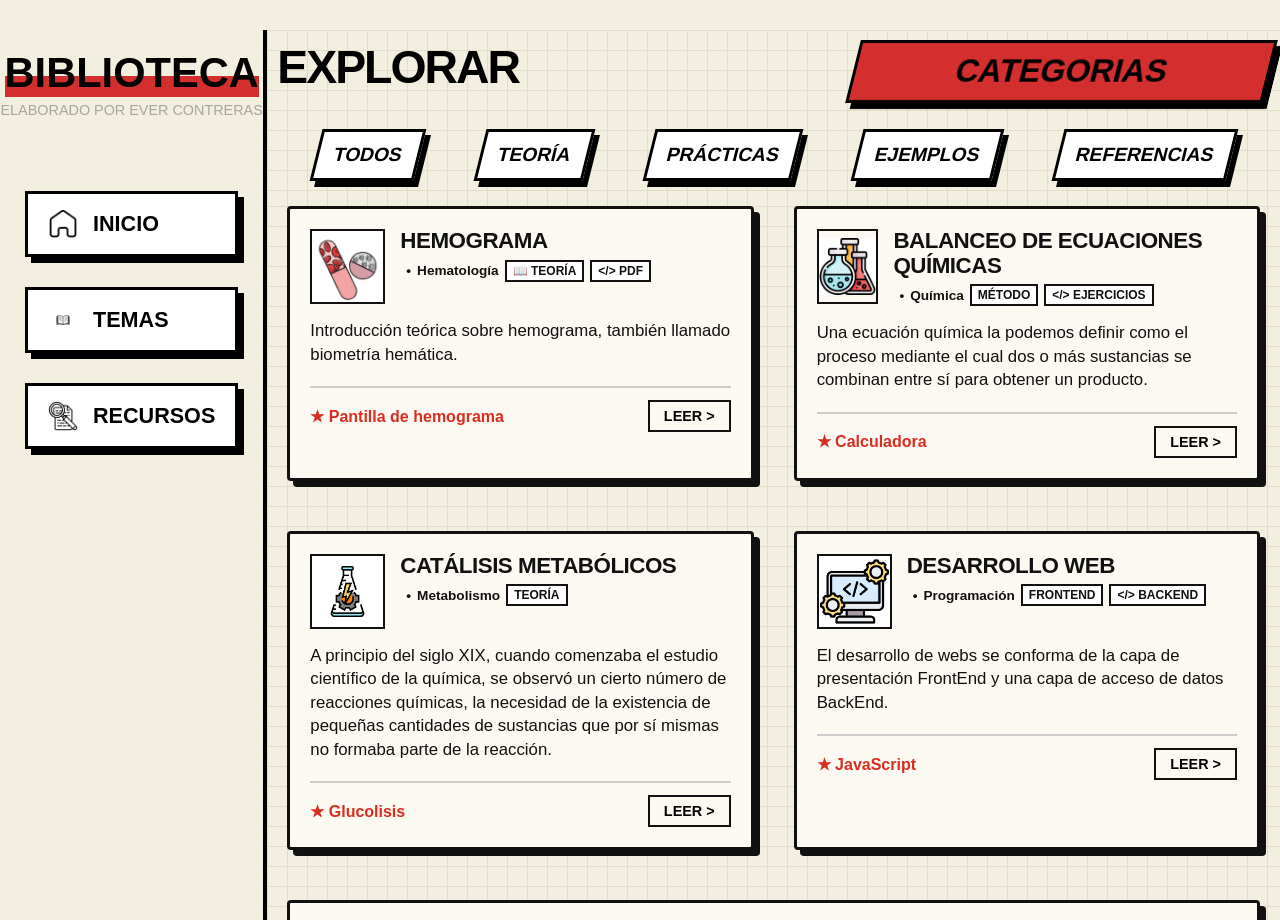
==== commit 0087726f: "Actualización animacion en hemograma, eliminación de usuario y centrado" ====
--- a/index.html
+++ b/index.html
@@ -12,9 +12,9 @@
             <h1 class="titulo">Biblioteca</h1>
             <p>Elaborado por Ever Contreras</p>
         </header>
-        <aside class="aside">
+        <nav class="aside">
             <div class="navegacion-inicial">
-                <button type="button" class="nav-inicial">
+                <button type="button" class="nav-inicial" onclick="window.location.href='index.html'">
                     <img src="imagenes/logo-inicio.png" alt="inicio">
                     <h2>Inicio</h2>
                 </button>
@@ -27,13 +27,14 @@
                     <h2>Recursos</h2>
                 </button>
             </div>
-            <div class="usuario">
+            <!--<div class="usuario">
                 <img src="imagenes/logo-usuario.png" alt="inicio">
                 <h2>Usuario</h2>
                 <p>Lorem ipsum dolor sit amet.</p>
-            </div>
-        </aside>
-        <div class="navegacion-temas">
+            </div> -->
+        </nav>
+
+        <nav class="navegacion-temas">
             <div class="lista">
                 <h2>Explorar</h2>
                 <button type="button" class="botonlista"id="categorias">Categorias</button>
@@ -45,7 +46,8 @@
                 <button type="button" class="navmain">Ejemplos</button>
                 <button type="button" class="navmain">Referencias</button>
             </div>
-        </div>
+        </nav>
+
         <main class="main">
             <!--Contenido main-->
             <article class="contenido1">
--- a/css/index.css
+++ b/css/index.css
@@ -2,7 +2,7 @@
     box-sizing: border-box;
     padding: 0;
     margin: 0;
-    outline: 1px solid transparent;
+    outline: 0px solid red;
 }
 
 body {
@@ -15,7 +15,7 @@
 h1, h2, h3 {
     font-family: var(--font-heading);
 }
-
+/* Variables */
 :root {
     --fondo: #f3efe0;
     --fondo-tarjetas: #fff;
@@ -58,9 +58,14 @@
     display: flex;
     flex-direction: column;
     flex-wrap: wrap;
-    justify-content: start;
+    justify-content: flex-start;
     align-items: center;
     margin: 15px;
+    position: sticky;
+    top: 0;
+    z-index: 100;
+    height: 100px;
+    margin-bottom: 10px;
 }
 
 .main {
@@ -85,6 +90,7 @@
     linear-gradient(90deg, var(--lineas-cuadricula) 1px, transparent 1px);
     background-size: 20px 20px;
     border-left: 4px solid #000;
+    margin-top: 20px;
 }
 
 .main::-webkit-scrollbar {
@@ -126,7 +132,7 @@
     max-width: 100%;
     margin-bottom: 0;
 }
-
+/* Navegación */
 .navegacion-temas {
     grid-area: navegacion;
     display: grid;
@@ -140,6 +146,9 @@
     linear-gradient(var(--lineas-cuadricula) 1px, transparent 1px),
     linear-gradient(90deg, var(--lineas-cuadricula) 1px, transparent 1px);
     background-size: 20px 20px;
+    position: sticky;
+    top: 30px;
+    z-index: 1;
 }
 
 .header p {
@@ -235,19 +244,14 @@
 .navegacion-inicial {
     display: flex;
     flex-direction: column;
-    justify-content: space-around;
-    align-items: space-around;
+    gap: 20px;
     padding: 10px;
-    padding-top: 300px;
-    transform: translateY(20px);
-    gap: 40px;
-    height: auto;
-    flex-wrap: wrap;
+    width: 100%;
+    margin-top: auto;
 }
 
 .nav-inicial {
-    padding: 15px 60px;  
-    transform: translateY(-230px);
+    padding: 15px 20px;
     font-size: 0.9rem;
     text-transform: uppercase;
     background-color: var(--fondo-tarjetas);
@@ -263,6 +267,7 @@
     transition: transform 0.1s ease, box-shadow 0.1s ease;
     border: 3px solid var(--linea-divisoria);
     width: 100%;
+    margin-bottom: 10px;
 }
 
 .nav-inicial img {
@@ -277,31 +282,27 @@
 }
 
 .usuario {
-    transform: translateY(110px);
-    padding: 80px 10px;
-    margin: 10px;
+    padding: 20px;
+    margin: 20px 0;
     font-size: 1.3rem;
     background-color: var(--fondo-tarjetas);
-    display: inline-block;
     color: var(--texto);
     font-family: var(--font-heading);
     font-weight: bold;
-    cursor: pointer;
     box-shadow: var(--borde-oscuro);
-    transition: transform 0.1s ease, box-shadow 0.1s ease;
     border: 3px solid var(--linea-divisoria);
-}
-
-.usuario h2 {
-    margin-bottom: 20px;
-    transform: translateY(-30px);
+    text-align: center;
+    width: 100%;
+    display: flex;
+    flex-direction: column;
+    align-items: center;
+    gap: 10px;
 }
 
 .usuario img {
     width: 50px;
     height: 50px;
     object-fit: contain;
-    transform: translateY(-30px);
 }
 
 .seccion {
@@ -310,14 +311,6 @@
 }
 
 .contenido1, .contenido2, .contenido3, .contenido4, .tarjeta {
-    background-color: var(--fondo-tarjetas);
-    border: 3px solid var(--linea-divisoria);
-    box-shadow: var(--borde-oscuro);
-    padding: 10px;
-    gap: 20px;
-}
-
-[class^="contenido"], .tarjeta {
     background-color: #fcf9f2; 
     border: 3px solid #111;   
     border-radius: 4px;
@@ -330,7 +323,7 @@
     transition: transform 0.2s ease;
 }
 
-[class^="contenido"]:hover, .tarjeta:hover {
+.contenido1:hover, .contenido2:hover, .contenido3:hover, .contenido4:hover, .tarjeta:hover {
     transform: translate(-2px, -2px);
     box-shadow: 8px 8px 0px #111;
 }
@@ -424,13 +417,11 @@
     color: #fcf9f2;
 }
 
-@media (max-width: 900px) {
-    /* 1. Permitir el scroll natural en todo el body */
+@media (max-width: 868px) {
     body {
         overflow: auto;
     }
 
-    /* 2. Cambiar el Grid principal a una sola columna */
     .grid {
         display: flex;
         flex-direction: column;
@@ -438,7 +429,6 @@
         min-height: 100vh;
     }
 
-    /* 3. Ajustar el Header */
     .header {
         padding: 20px;
         text-align: center;
@@ -449,13 +439,21 @@
         font-size: 2.5rem;
     }
 
-    /* 4. Ajustar la Navegación superior */
+    /* Menu */
+    .aside {
+        position: sticky;
+        top: 0;
+        z-index: 100;
+        height: 100px;
+    }
+
     .navegacion-temas {
         padding: 15px;
         border-left: none;
         border-bottom: 4px solid #000;
         display: flex;
         flex-direction: column;
+        top: 30px;
     }
 
     .lista {
@@ -485,52 +483,48 @@
         transform: skewX(-10deg);
     }
 
-    /* 5. Arreglar la barra lateral (Quitar los transform raros) */
     .aside {
         margin: 0;
         padding: 20px;
         border-right: none;
         border-bottom: 4px solid #000;
         background-color: var(--fondo);
+        display: flex;
+        flex-direction: row;
+        flex-wrap: wrap;
+        justify-content: center;
+        gap: 20px;
     }
 
     .navegacion-inicial {
-        padding-top: 0;
-        transform: none;
-        gap: 15px;
-        width: 100%;
+        flex-direction: row;
+        flex-wrap: wrap;
+        justify-content: center;
+        width: auto;
+        margin-top: 0;
     }
 
     .nav-inicial {
-        transform: none; /* Anula el translateY */
-        justify-content: center;
-        padding: 15px;
+        width: auto;
+        padding: 10px 20px;
     }
 
     .usuario {
-        transform: none; /* Anula el translateY */
-        margin-top: 20px;
-        text-align: center;
-        width: 100%;
-    }
-
-    .usuario h2, .usuario img {
-        transform: none;
-    }
-
-    /* 6. Ajustar el Main y el contenido */
+        margin: 0;
+        width: 250px;
+    }
+
     .main {
         display: flex;
         flex-direction: column;
         height: auto;
-        overflow-y: visible; /* Quitar el scroll interno, ahora scrollea el body */
+        overflow-y: visible;
         border-left: none;
         padding: 15px;
         gap: 20px;
     }
 
-    /* 7. Acomodar las tarjetas de contenido */
-    [class^="contenido"], .tarjeta {
+    .contenido1, .contenido2, .contenido3, .contenido4, .tarjeta {
         margin-bottom: 0;
         padding: 15px;
     }
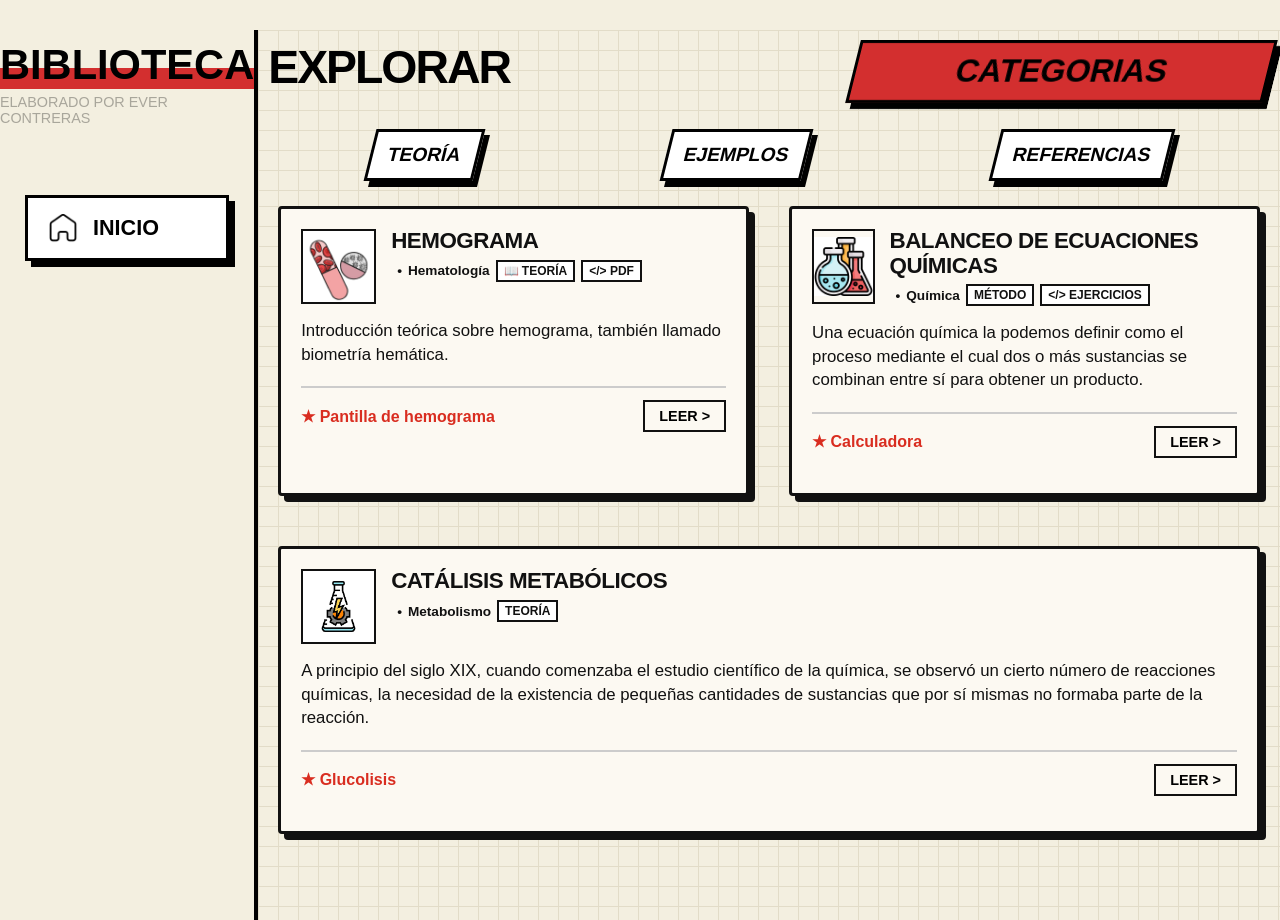
==== commit 66eda260: "cambios de etiquetas y eliminación de botones" ====
--- a/index.html
+++ b/index.html
@@ -18,14 +18,15 @@
                     <img src="imagenes/logo-inicio.png" alt="inicio">
                     <h2>Inicio</h2>
                 </button>
-                <button type="button" class="nav-inicial">
+
+                 <!--<button type="button" class="nav-inicial">
                     <img src="imagenes/logo-tema.png" alt="inicio">
                     <h2>Temas</h2>
                 </button>
                 <button type="button" class="nav-inicial">
                     <img src="imagenes/logo-recurso.png" alt="inicio">
                     <h2>Recursos</h2>
-                </button>
+                </button> -->
             </div>
             <!--<div class="usuario">
                 <img src="imagenes/logo-usuario.png" alt="inicio">
@@ -40,11 +41,11 @@
                 <button type="button" class="botonlista"id="categorias">Categorias</button>
             </div>
             <div class="nav-temas">
-                <button type="button" class="navmain">Todos</button>
+                <!-- <button type="button" class="navmain">Todos</button> -->
                 <button type="button" class="navmain">Teoría</button>
-                <button type="button" class="navmain">Prácticas</button>
-                <button type="button" class="navmain">Ejemplos</button>
-                <button type="button" class="navmain">Referencias</button>
+                <!-- <button type="button" class="navmain">Prácticas</button> -->
+                <button type="button" class="navmain" onclick="window.location.href='ejemplos.html'">Ejemplos</button>
+                <button type="button" class="navmain" onclick="window.location.href='referencias.html'">Referencias</button>
             </div>
         </nav>
 
@@ -127,7 +128,7 @@
                 </div>
             </article>
 
-            <article class="contenido4">
+            <!-- <article class="contenido4">
                 <div class="tarjeta-superior">
                     <div class="tarjeta-icono">
                         <img src="imagenes/logo-web.jpg" alt="logo desarrollo web">
@@ -151,9 +152,9 @@
                     </div>
                     <button type="button" class="boton-leer">LEER &gt;</button>
                 </div>
-            </article>
+            </article> -->
 
-            <article class="tarjeta">
+            <!-- <article class="tarjeta">
                 <div class="tarjeta-superior">
                     <div class="tarjeta-icono">
                         <img src="imagenes/logo-leucocito.jpg" alt="logo leucocitos">
@@ -176,7 +177,7 @@
                     </div>
                     <button type="button" class="boton-leer">LEER &gt;</button>
                 </div>
-            </article>
+            </article> -->
 
         </main>
         <footer class="footer"></footer>
--- a/css/index.css
+++ b/css/index.css
@@ -76,7 +76,7 @@
     grid-template-rows: auto auto auto;
     grid-template-areas:
     "contenido1 contenido2"
-    "contenido3 contenido4"
+    "contenido3 contenido3"
     "tarjeta tarjeta";
     min-width: 0;
     height: 100%;
